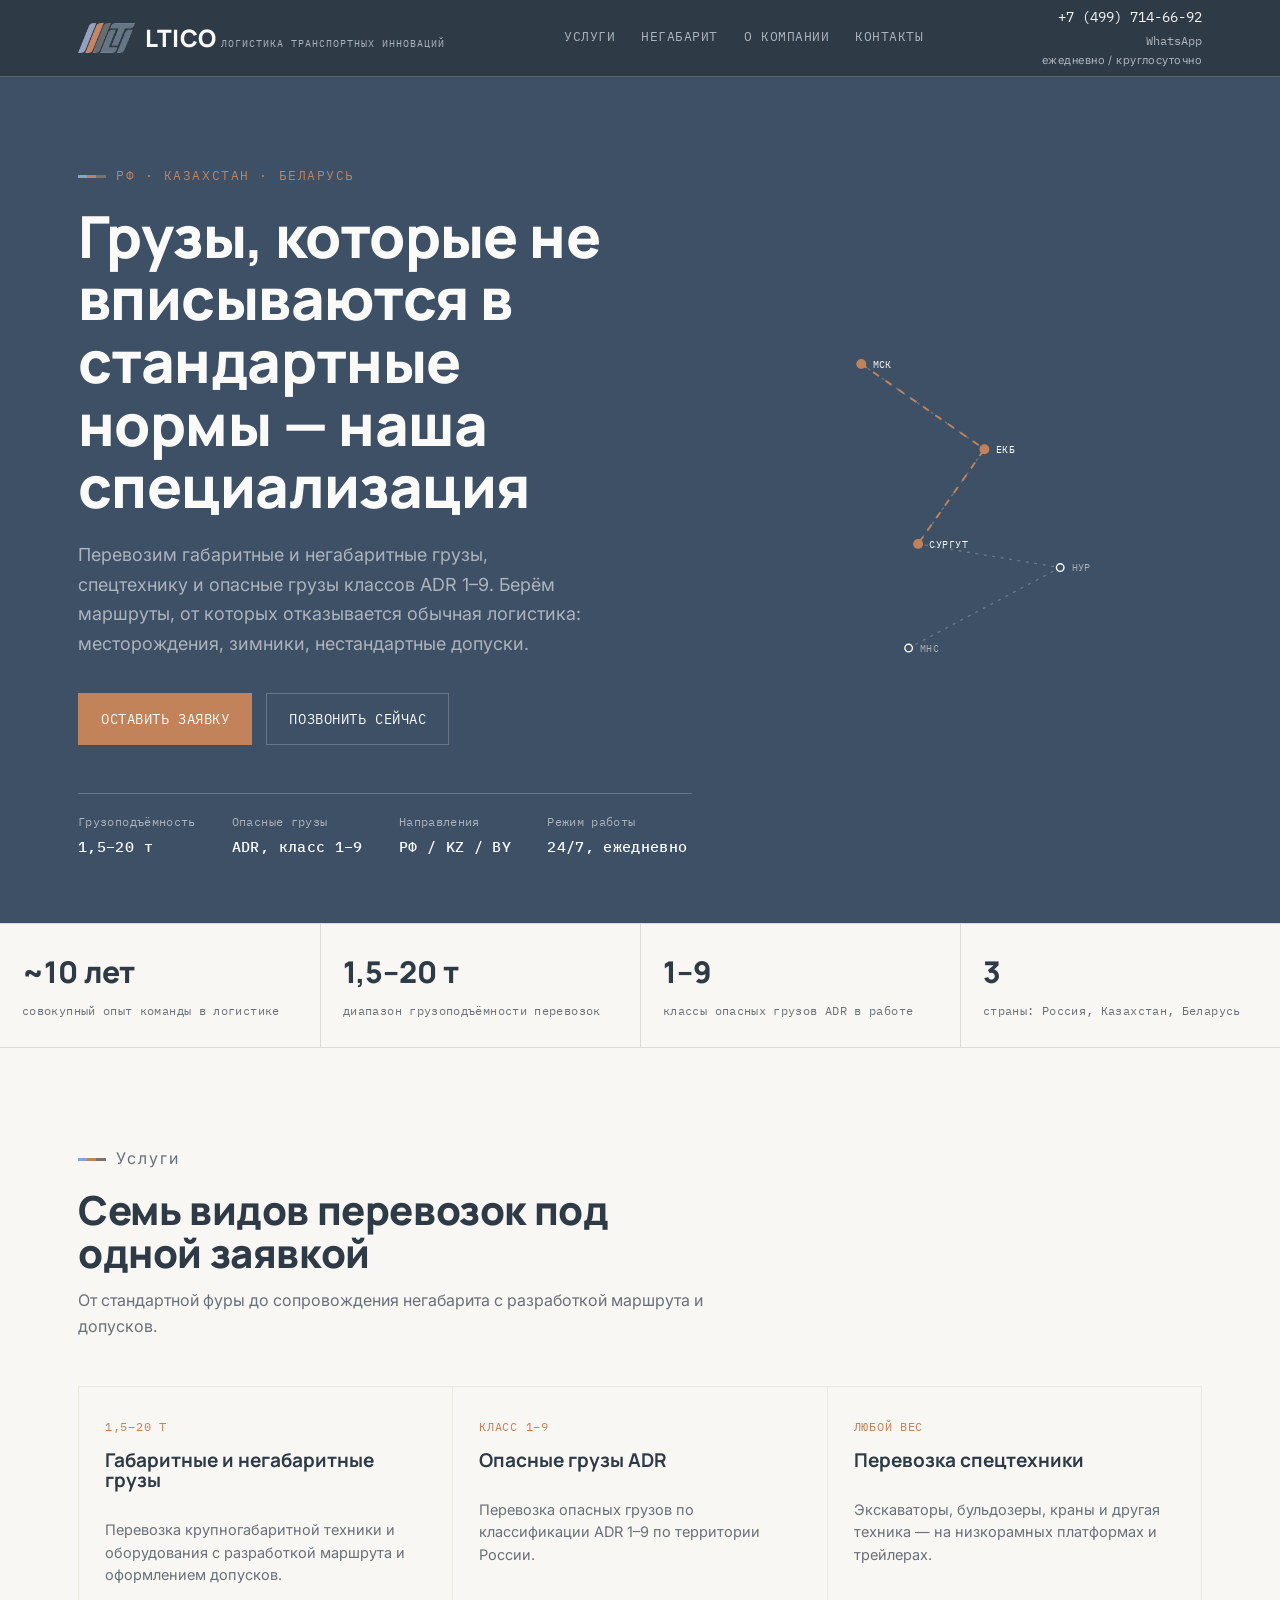
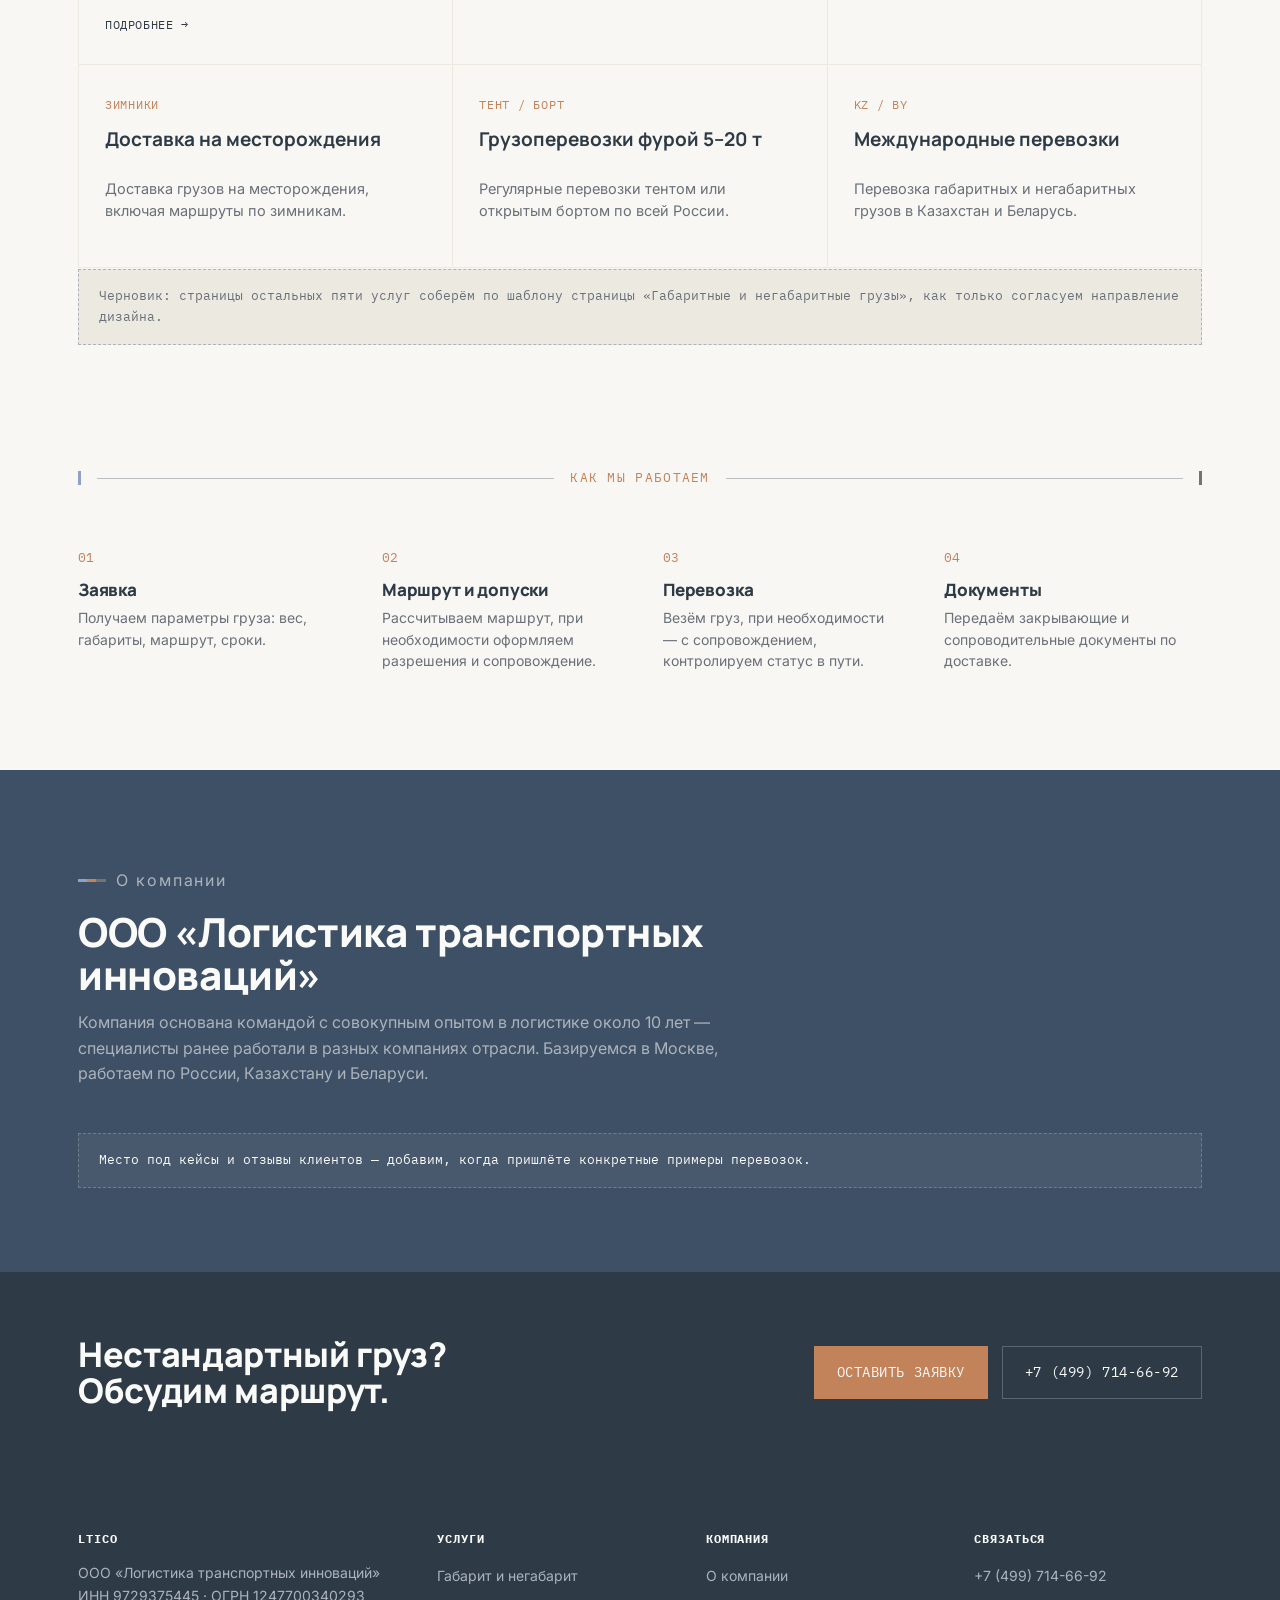
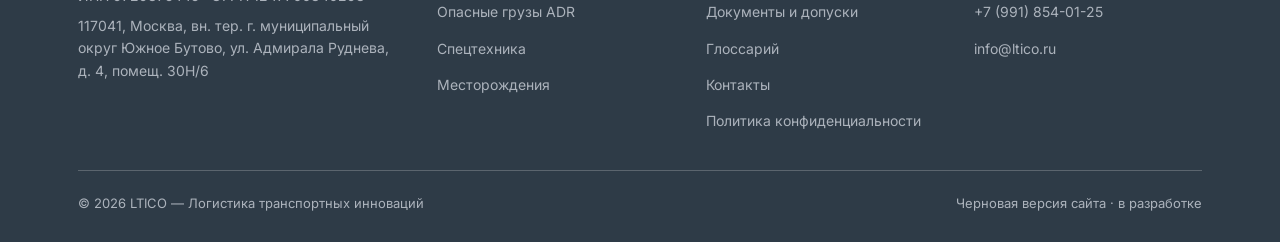
==== index.html @ e74db825 "Initial commit: LTICO static site" ====
<!doctype html>
<html lang="ru">
<head>
<script>document.documentElement.classList.add('js');</script>
<meta charset="UTF-8">
<meta name="viewport" content="width=device-width, initial-scale=1">
<title>LTICO — перевозка негабаритных, опасных грузов и спецтехники по РФ, Казахстану и Беларуси</title>
<meta name="description" content="ООО «Логистика транспортных инноваций» (LTICO): перевозка габаритных и негабаритных грузов, спецтехники, опасных грузов ADR 1–9, доставка на месторождения. РФ, Казахстан, Беларусь.">
<link rel="preconnect" href="https://fonts.googleapis.com">
<link rel="preconnect" href="https://fonts.gstatic.com" crossorigin>
<link href="https://fonts.googleapis.com/css2?family=Manrope:wght@500;700;800&family=Inter:wght@400;500;600&family=IBM+Plex+Mono:wght@400;500&display=swap" rel="stylesheet">
<link rel="stylesheet" href="styles.css">
</head>
<body>

<header class="site-header">
  <div class="container">
    <a class="logo" href="index.html">
      <img class="logo-mark" src="logo.png" alt="LTI" height="30" style="width:auto; display:block;">
      <span>
        <span class="logo-word">LTICO</span>
        <span class="logo-sub">логистика транспортных инноваций</span>
      </span>
    </a>
    <nav class="main-nav" aria-label="Основная навигация">
      <a href="#uslugi">Услуги</a>
      <a href="gabaritnye-gruzy.html">Негабарит</a>
      <a href="#o-kompanii">О компании</a>
      <a href="kontakty.html">Контакты</a>
    </nav>
    <div class="header-contacts">
      <a href="tel:+74997146692">+7 (499) 714-66-92</a>
      <a href="https://wa.me/79918540125" target="_blank" rel="noopener" style="font-size:12px; color:var(--steel-light);">WhatsApp</a>
      <span>ежедневно / круглосуточно</span>
    </div>
  </div>
</header>

<section class="hero">
  <div class="container">
    <div>
      <p class="eyebrow">РФ · Казахстан · Беларусь</p>
      <h1>Грузы, которые не вписываются в стандартные нормы — наша специализация</h1>
      <p class="lead">Перевозим габаритные и негабаритные грузы, спецтехнику и опасные грузы классов ADR 1–9. Берём маршруты, от которых отказывается обычная логистика: месторождения, зимники, нестандартные допуски.</p>
      <div class="hero-cta">
        <a class="btn btn-solid" href="kontakty.html#form">Оставить заявку</a>
        <a class="btn btn-ghost" href="tel:+74997146692">Позвонить сейчас</a>
      </div>
      <div class="hero-meta">
        <div>Грузоподъёмность<strong>1,5–20 т</strong></div>
        <div>Опасные грузы<strong>ADR, класс 1–9</strong></div>
        <div>Направления<strong>РФ / KZ / BY</strong></div>
        <div>Режим работы<strong>24/7, ежедневно</strong></div>
      </div>
    </div>
    <div class="route" aria-hidden="true">
      <svg viewBox="0 0 360 380">
        <path class="route-path" d="M60,40 L190,130 L120,230 L270,255 L110,340"/>
        <path class="route-path-active" d="M60,40 L190,130 L120,230"/>
        <g class="route-node is-active"><circle cx="60" cy="40" r="4.5"/><text x="72" y="44">МСК</text></g>
        <g class="route-node is-active"><circle cx="190" cy="130" r="4.5"/><text x="202" y="134">ЕКБ</text></g>
        <g class="route-node is-active"><circle cx="120" cy="230" r="4.5"/><text x="132" y="234">СУРГУТ</text></g>
        <g class="route-node"><circle cx="270" cy="255" r="4"/><text x="282" y="259">НУР</text></g>
        <g class="route-node"><circle cx="110" cy="340" r="4"/><text x="122" y="344">МНС</text></g>
      </svg>
    </div>
  </div>
</section>

<div class="trust-strip">
  <div class="container" style="display:contents">
    <div class="trust-item reveal"><strong>~10 лет</strong><span>совокупный опыт команды в логистике</span></div>
    <div class="trust-item reveal"><strong>1,5–20 т</strong><span>диапазон грузоподъёмности перевозок</span></div>
    <div class="trust-item reveal"><strong>1–9</strong><span>классы опасных грузов ADR в работе</span></div>
    <div class="trust-item reveal"><strong>3</strong><span>страны: Россия, Казахстан, Беларусь</span></div>
  </div>
</div>

<section id="uslugi">
  <div class="container">
    <div class="section-head reveal">
      <p class="eyebrow">Услуги</p>
      <h2>Семь видов перевозок под одной заявкой</h2>
      <p>От стандартной фуры до сопровождения негабарита с разработкой маршрута и допусков.</p>
    </div>

    <div class="services-grid">
      <a class="service-card reveal" href="gabaritnye-gruzy.html">
        <span class="spec">1,5–20 Т</span>
        <h3>Габаритные и негабаритные грузы</h3>
        <p>Перевозка крупногабаритной техники и оборудования с разработкой маршрута и оформлением допусков.</p>
        <span class="go">Подробнее →</span>
      </a>
      <div class="service-card reveal">
        <span class="spec">КЛАСС 1–9</span>
        <h3>Опасные грузы ADR</h3>
        <p>Перевозка опасных грузов по классификации ADR 1–9 по территории России.</p>
      </div>
      <div class="service-card reveal">
        <span class="spec">ЛЮБОЙ ВЕС</span>
        <h3>Перевозка спецтехники</h3>
        <p>Экскаваторы, бульдозеры, краны и другая техника — на низкорамных платформах и трейлерах.</p>
      </div>
      <div class="service-card reveal">
        <span class="spec">ЗИМНИКИ</span>
        <h3>Доставка на месторождения</h3>
        <p>Доставка грузов на месторождения, включая маршруты по зимникам.</p>
      </div>
      <div class="service-card reveal">
        <span class="spec">ТЕНТ / БОРТ</span>
        <h3>Грузоперевозки фурой 5–20 т</h3>
        <p>Регулярные перевозки тентом или открытым бортом по всей России.</p>
      </div>
      <div class="service-card reveal">
        <span class="spec">KZ / BY</span>
        <h3>Международные перевозки</h3>
        <p>Перевозка габаритных и негабаритных грузов в Казахстан и Беларусь.</p>
      </div>
    </div>
    <p class="note" style="margin-top:1px;">Черновик: страницы остальных пяти услуг соберём по шаблону страницы «Габаритные и негабаритные грузы», как только согласуем направление дизайна.</p>
  </div>
</section>

<div class="container">
  <div class="dim-divider on-light"><span class="tick"></span><span class="line"></span><span class="label">Как мы работаем</span><span class="line"></span><span class="tick"></span></div>
</div>

<section style="padding-top:0;">
  <div class="container">
    <div class="steps">
      <div class="step reveal">
        <span class="num">01</span>
        <h4 style="color:var(--ink-navy)">Заявка</h4>
        <p style="color:var(--steel)">Получаем параметры груза: вес, габариты, маршрут, сроки.</p>
      </div>
      <div class="step reveal">
        <span class="num">02</span>
        <h4 style="color:var(--ink-navy)">Маршрут и допуски</h4>
        <p style="color:var(--steel)">Рассчитываем маршрут, при необходимости оформляем разрешения и сопровождение.</p>
      </div>
      <div class="step reveal">
        <span class="num">03</span>
        <h4 style="color:var(--ink-navy)">Перевозка</h4>
        <p style="color:var(--steel)">Везём груз, при необходимости — с сопровождением, контролируем статус в пути.</p>
      </div>
      <div class="step reveal">
        <span class="num">04</span>
        <h4 style="color:var(--ink-navy)">Документы</h4>
        <p style="color:var(--steel)">Передаём закрывающие и сопроводительные документы по доставке.</p>
      </div>
    </div>
  </div>
</section>

<section id="o-kompanii" class="bg-blueprint">
  <div class="container">
    <div class="section-head reveal">
      <p class="eyebrow">О компании</p>
      <h2>ООО «Логистика транспортных инноваций»</h2>
      <p>Компания основана командой с совокупным опытом в логистике около 10 лет — специалисты ранее работали в разных компаниях отрасли. Базируемся в Москве, работаем по России, Казахстану и Беларуси.</p>
    </div>
    <div class="note reveal" style="color:var(--line-white); border-color: var(--rule-light); background: rgba(247,249,250,0.05);">
      Место под кейсы и отзывы клиентов — добавим, когда пришлёте конкретные примеры перевозок.
    </div>
  </div>
</section>

<div class="cta-band reveal">
  <div class="container">
    <h2>Нестандартный груз? Обсудим маршрут.</h2>
    <div class="hero-cta" style="margin-top:0;">
      <a class="btn btn-solid" href="kontakty.html#form">Оставить заявку</a>
      <a class="btn btn-ghost" href="tel:+74997146692">+7 (499) 714-66-92</a>
    </div>
  </div>
</div>

<footer class="site-footer">
  <div class="container">
    <div class="footer-grid">
      <div>
        <h5>LTICO</h5>
        <p>ООО «Логистика транспортных инноваций»<br>ИНН 9729375445 · ОГРН 1247700340293</p>
        <p>117041, Москва, вн. тер. г. муниципальный округ Южное Бутово, ул. Адмирала Руднева, д. 4, помещ. 30Н/6</p>
      </div>
      <div>
        <h5>Услуги</h5>
        <ul>
          <li><a href="gabaritnye-gruzy.html">Габарит и негабарит</a></li>
          <li><a href="#uslugi">Опасные грузы ADR</a></li>
          <li><a href="#uslugi">Спецтехника</a></li>
          <li><a href="#uslugi">Месторождения</a></li>
        </ul>
      </div>
      <div>
        <h5>Компания</h5>
        <ul>
          <li><a href="#o-kompanii">О компании</a></li>
          <li><a href="dokumenty-i-dopuski.html">Документы и допуски</a></li>
          <li><a href="glossary.html">Глоссарий</a></li>
          <li><a href="kontakty.html">Контакты</a></li>
          <li><a href="privacy.html">Политика конфиденциальности</a></li>
        </ul>
      </div>
      <div>
        <h5>Связаться</h5>
        <ul>
          <li><a href="tel:+74997146692">+7 (499) 714-66-92</a></li>
          <li><a href="tel:+79918540125">+7 (991) 854-01-25</a></li>
          <li><a href="mailto:info@ltico.ru">info@ltico.ru</a></li>
        </ul>
      </div>
    </div>
    <div class="footer-bottom">
      <span>© 2026 LTICO — Логистика транспортных инноваций</span>
      <span>Черновая версия сайта · в разработке</span>
    </div>
  </div>
</footer>


<script>
(function(){
  if(!('IntersectionObserver' in window)){
    document.querySelectorAll('.reveal').forEach(function(el){ el.classList.add('is-visible'); });
    return;
  }
  var io = new IntersectionObserver(function(entries){
    entries.forEach(function(entry){
      if(entry.isIntersecting){
        entry.target.classList.add('is-visible');
        io.unobserve(entry.target);
      }
    });
  }, {threshold:0.15, rootMargin:"0px 0px -60px 0px"});
  document.querySelectorAll('.reveal').forEach(function(el){ io.observe(el); });
})();
</script>
</body>
</html>
---- styles.css ----
/* ==========================================================================
   LTICO — design tokens
   Concept: "путевой лист" / инженерная синька (blueprint).
   Габаритные грузы документируются чертежами с размерными линиями —
   это и есть source material для разделителей и меток на сайте.
   ========================================================================== */

:root{
  /* палитра взята из логотипа LTI: грифельно-синий + три полосы —
     перивинкл, терракота, серый камень */
  --ink-navy:    #2E3B47;   /* грифельно-тёмный — текст, шапка, футер */
  --blueprint:   #3E5066;   /* тёмные секции, чуть светлее основного */
  --blueprint-2: #4A6079;   /* hover/карточки на тёмном фоне */
  --paper:       #F8F7F3;   /* светлый фон секций */
  --paper-2:     #ECE9E1;   /* обводка/фон карточек на светлом */
  --line-white:  #FAFAF8;   /* текст и линии на тёмном фоне */
  --signal:      #C2825A;   /* терракота — основной акцент из логотипа */
  --signal-dark: #A3673F;
  --periwinkle:  #8FA0C9;   /* перивинкл из логотипа — второй акцент */
  --periwinkle-deep: #6F84B3;
  --stone:       #76746E;   /* серая полоса из логотипа */
  --steel:       #69707A;   /* приглушённый текст */
  --steel-light: #ACB3BC;
  --rule:        rgba(46,59,71,0.14);
  --rule-light:  rgba(250,250,248,0.22);

  --font-display: "Manrope", sans-serif;
  --font-body: "Inter", sans-serif;
  --font-mono: "IBM Plex Mono", monospace;

  --container: 1180px;
}

*,*::before,*::after{ box-sizing: border-box; }
html{ scroll-behavior: smooth; }
@media (prefers-reduced-motion: reduce){
  html{ scroll-behavior: auto; }
  *,*::before,*::after{ animation-duration: 0.001ms !important; animation-iteration-count: 1 !important; transition-duration: 0.001ms !important; }
}

body{
  margin:0;
  font-family: var(--font-body);
  color: var(--ink-navy);
  background: var(--paper);
  font-size: 17px;
  line-height: 1.6;
}

img{ max-width:100%; display:block; }
a{ color: inherit; }

h1,h2,h3,h4{
  font-family: var(--font-display);
  font-weight: 800;
  line-height: 1.08;
  margin: 0;
  letter-spacing: -0.01em;
}

.container{
  max-width: var(--container);
  margin: 0 auto;
  padding: 0 28px;
}

.eyebrow{
  font-family: var(--font-mono);
  font-size: 13px;
  letter-spacing: 0.12em;
  text-transform: uppercase;
  color: var(--signal);
  display:flex;
  align-items:center;
  gap:10px;
}
.eyebrow::before{
  content:"";
  width: 28px;
  height: 3px;
  display:inline-block;
  background: linear-gradient(90deg,
    var(--periwinkle) 0 32%,
    var(--signal) 32% 66%,
    var(--stone) 66% 100%);
}

a:focus-visible, button:focus-visible, input:focus-visible, textarea:focus-visible, select:focus-visible{
  outline: 2px solid var(--signal);
  outline-offset: 3px;
  border-radius: 2px;
}

/* ---------- buttons ---------- */
.btn{
  display:inline-flex;
  align-items:center;
  gap:10px;
  font-family: var(--font-mono);
  font-size: 14px;
  letter-spacing: 0.04em;
  text-transform: uppercase;
  text-decoration:none;
  padding: 14px 22px;
  border: 1px solid currentColor;
  cursor:pointer;
  background:none;
  transition: background-color .15s ease, color .15s ease;
}
.btn-solid{
  background: var(--signal);
  color: var(--line-white);
  border-color: var(--signal);
}
.btn-solid:hover{ background: var(--signal-dark); border-color: var(--signal-dark); }
.btn-ghost{
  color: var(--line-white);
  border-color: var(--rule-light);
}
.btn-ghost:hover{ background: rgba(247,249,250,0.08); }
.btn-ghost-dark{
  color: var(--ink-navy);
  border-color: var(--rule);
}
.btn-ghost-dark:hover{ background: rgba(14,31,51,0.06); }

/* ---------- header ---------- */
.site-header{
  position: sticky;
  top: 0;
  z-index: 50;
  background: var(--ink-navy);
  color: var(--line-white);
  border-bottom: 1px solid var(--rule-light);
}
.site-header .container{
  display:flex;
  align-items:center;
  justify-content: space-between;
  height: 76px;
}
.logo{
  display:flex;
  align-items:center;
  gap:10px;
  text-decoration:none;
  color: var(--line-white);
}
.logo-mark{ flex-shrink:0; }
.logo-word{
  font-family: var(--font-display);
  font-size: 24px;
  font-weight: 800;
  letter-spacing: 0.02em;
}
.logo-sub{
  font-family: var(--font-mono);
  font-size: 10px;
  letter-spacing: 0.1em;
  color: var(--steel-light);
  text-transform: uppercase;
  margin-top: 2px;
}

.main-nav{ display:flex; gap: 26px; }
.main-nav a{
  font-family: var(--font-mono);
  font-size: 13px;
  letter-spacing: 0.04em;
  text-transform: uppercase;
  text-decoration:none;
  color: var(--steel-light);
  padding: 6px 0;
  border-bottom: 1px solid transparent;
  transition: color .15s ease, border-color .15s ease;
}
.main-nav a:hover, .main-nav a[aria-current="page"]{
  color: var(--line-white);
  border-color: var(--signal);
}

.header-contacts{
  display:flex;
  flex-direction:column;
  align-items:flex-end;
  gap: 2px;
}
.header-contacts a{
  font-family: var(--font-mono);
  font-size: 14px;
  text-decoration:none;
  color: var(--line-white);
}
.header-contacts span{
  font-size: 11px;
  color: var(--steel-light);
  letter-spacing: .04em;
}
.nav-toggle{ display:none; }

/* ---------- hero ---------- */
.hero{
  background: var(--blueprint);
  color: var(--line-white);
  padding: 76px 0 64px;
  position:relative;
  overflow:hidden;
}
.hero .container{
  position:relative;
  z-index:2;
  display:grid;
  grid-template-columns: 1.15fr 0.85fr;
  gap: 56px;
  align-items:center;
}
.hero h1{
  font-size: clamp(34px, 4.6vw, 58px);
  margin-top: 18px;
  max-width: 14ch;
}
.hero p.lead{
  font-family: var(--font-body);
  text-transform:none;
  font-size: 18px;
  color: var(--steel-light);
  max-width: 46ch;
  margin-top: 22px;
  line-height: 1.65;
}
.hero-cta{ display:flex; gap:14px; margin-top: 34px; flex-wrap:wrap; }

.hero-meta{
  border-top: 1px solid var(--rule-light);
  margin-top: 48px;
  padding-top: 18px;
  display:flex;
  gap: 36px;
  flex-wrap:wrap;
}
.hero-meta div{ font-family: var(--font-mono); font-size: 12px; color: var(--steel-light); letter-spacing:.03em; }
.hero-meta strong{ display:block; color: var(--line-white); font-size: 15px; font-weight:500; margin-top:4px; }

/* route-line device */
.route{
  position:relative;
  height: 360px;
}
.route svg{ width:100%; height:100%; }
.route-path{
  fill:none;
  stroke: var(--rule-light);
  stroke-width: 1.5;
  stroke-dasharray: 2 7;
  stroke-linecap: round;
}
.route-path-active{
  fill:none;
  stroke: var(--signal);
  stroke-width: 2;
  stroke-dasharray: 6 10;
  stroke-linecap: round;
  animation: dash 14s linear infinite;
}
@keyframes dash{ to{ stroke-dashoffset: -160; } }
.route-node circle{ fill: var(--blueprint); stroke: var(--line-white); stroke-width: 1.5; }
.route-node.is-active circle{ fill: var(--signal); stroke: var(--signal); }
.route-node text{
  font-family: var(--font-mono);
  font-size: 11px;
  fill: var(--steel-light);
  letter-spacing: .04em;
}
.route-node.is-active text{ fill: var(--line-white); }

/* ---------- dimension divider (signature element) ---------- */
.dim-divider{
  display:flex;
  align-items:center;
  gap: 16px;
  margin: 0;
  padding: 26px 0;
}
.dim-divider .tick{ flex:0 0 auto; width: 3px; height: 14px; background: var(--periwinkle); }
.dim-divider .tick:last-of-type{ background: var(--stone); }
.dim-divider .line{ flex:1 1 auto; height:1px; background: currentColor; opacity:.3; }
.dim-divider .label{
  font-family: var(--font-mono);
  font-size: 13px;
  letter-spacing: .1em;
  text-transform: uppercase;
  white-space: nowrap;
  color: var(--signal);
}
.dim-divider.on-dark{ color: var(--line-white); }
.dim-divider.on-light{ color: var(--ink-navy); }

/* ---------- sections ---------- */
section{ padding: 84px 0; }
.section-head{ max-width: 640px; margin-bottom: 46px; }
.section-head h2{ font-size: clamp(28px, 3.4vw, 40px); margin-top: 16px; }
.section-head p{ font-family: var(--font-body); text-transform:none; color: var(--steel); margin-top:14px; font-size:16px; }

.bg-blueprint{ background: var(--blueprint); color: var(--line-white); }
.bg-blueprint .section-head p{ color: var(--steel-light); }
.bg-ink{ background: var(--ink-navy); color: var(--line-white); }

/* services grid */
.services-grid{
  display:grid;
  grid-template-columns: repeat(3, 1fr);
  gap: 1px;
  background: var(--paper-2);
  border: 1px solid var(--paper-2);
}
.service-card{
  background: var(--paper);
  padding: 30px 26px;
  display:flex;
  flex-direction:column;
  gap: 14px;
  text-decoration:none;
  color: var(--ink-navy);
  transition: background-color .15s ease;
}
.service-card:hover{ background: #fff; }
.service-card .spec{
  font-family: var(--font-mono);
  font-size: 12px;
  color: var(--signal);
  letter-spacing: .06em;
}
.service-card h3{
  font-size: 19px;
  text-transform:none;
  letter-spacing:0;
  font-weight:700;
}
.service-card p{
  font-family: var(--font-body);
  text-transform:none;
  font-size: 14.5px;
  color: var(--steel);
  line-height:1.55;
  flex-grow:1;
}
.service-card .go{
  font-family: var(--font-mono);
  font-size: 12px;
  letter-spacing:.05em;
  text-transform:uppercase;
  color: var(--ink-navy);
  display:flex; align-items:center; gap:6px;
}

/* process / waybill steps */
.steps{
  display:grid;
  grid-template-columns: repeat(4, 1fr);
  gap: 0;
  border-top: 1px solid var(--rule-light);
}
.step{
  padding: 28px 22px 0;
  border-left: 1px solid var(--rule-light);
}
.step:first-child{ border-left:none; padding-left:0; }
.step .num{
  font-family: var(--font-mono);
  font-size: 13px;
  color: var(--signal);
}
.step h4{
  text-transform:none;
  font-size:17px;
  margin-top:10px;
}
.step p{
  font-family: var(--font-body);
  text-transform:none;
  font-size: 14px;
  color: var(--steel-light);
  margin-top:8px;
  line-height:1.55;
}

/* trust strip */
.trust-strip{
  display:grid;
  grid-template-columns: repeat(4, 1fr);
  border-top: 1px solid var(--rule);
  border-bottom: 1px solid var(--rule);
}
.trust-item{
  padding: 24px 22px;
  border-left: 1px solid var(--rule);
}
.trust-item:first-child{ border-left:none; }
.trust-item strong{
  display:block;
  font-family: var(--font-display);
  font-size: 30px;
  font-weight: 800;
}
.trust-item span{
  font-family: var(--font-mono);
  font-size: 12px;
  color: var(--steel);
  letter-spacing:.03em;
}

/* note / placeholder block */
.note{
  border: 1px dashed var(--steel-light);
  padding: 16px 20px;
  font-family: var(--font-mono);
  font-size: 13px;
  color: var(--steel);
  background: var(--paper-2);
  line-height: 1.6;
}

/* CTA band */
.cta-band{
  background: var(--ink-navy);
  color: var(--line-white);
  padding: 64px 0;
}
.cta-band .container{
  display:flex;
  align-items:center;
  justify-content: space-between;
  gap: 24px;
  flex-wrap:wrap;
}
.cta-band h2{ font-size: clamp(24px,3vw,34px); max-width: 18ch; }

/* ---------- footer ---------- */
.site-footer{
  background: var(--ink-navy);
  color: var(--steel-light);
  padding: 56px 0 28px;
}
.footer-grid{
  display:grid;
  grid-template-columns: 1.4fr 1fr 1fr 1fr;
  gap: 40px;
  padding-bottom: 36px;
  border-bottom: 1px solid var(--rule-light);
}
.footer-grid h5{
  font-family: var(--font-mono);
  font-size: 12px;
  letter-spacing:.08em;
  text-transform: uppercase;
  color: var(--line-white);
  margin: 0 0 14px;
}
.footer-grid ul{ list-style:none; margin:0; padding:0; display:flex; flex-direction:column; gap:9px; }
.footer-grid a{ text-decoration:none; font-size:14px; color: var(--steel-light); }
.footer-grid a:hover{ color: var(--line-white); }
.footer-grid p{ font-size:14px; line-height:1.6; margin:0 0 8px; }
.footer-bottom{
  display:flex; justify-content:space-between; align-items:center;
  padding-top: 22px; font-size: 13px; flex-wrap:wrap; gap:10px;
}

/* ---------- forms ---------- */
.form-grid{ display:grid; grid-template-columns: 1fr 1fr; gap: 18px 20px; }
.field{ display:flex; flex-direction:column; gap:8px; }
.field.full{ grid-column: 1 / -1; }
.field label{
  font-family: var(--font-mono);
  font-size: 12px;
  letter-spacing:.04em;
  text-transform:uppercase;
  color: var(--steel-light);
}
.field input, .field textarea, .field select{
  font-family: var(--font-body);
  font-size: 15px;
  padding: 13px 14px;
  background: rgba(247,249,250,0.06);
  border: 1px solid var(--rule-light);
  color: var(--line-white);
  border-radius: 0;
}
.field input::placeholder, .field textarea::placeholder{ color: var(--steel-light); }
.field-consent{ font-size: 12px; color: var(--steel-light); font-family: var(--font-body); }
.field-consent a{ color: var(--line-white); }

/* ---------- page header (inner pages) ---------- */
.page-head{
  background: var(--blueprint);
  color: var(--line-white);
  padding: 54px 0 46px;
}
.breadcrumb{
  font-family: var(--font-mono);
  font-size: 12px;
  color: var(--steel-light);
  text-decoration:none;
}
.breadcrumb a{ color: var(--steel-light); text-decoration:none; }
.breadcrumb a:hover{ color: var(--line-white); }
.page-head h1{ font-size: clamp(30px,4vw,46px); margin-top: 16px; max-width: 22ch; }
.page-head p.lead{ font-family: var(--font-body); text-transform:none; color: var(--steel-light); max-width: 56ch; margin-top:16px; font-size:17px; }

.two-col{ display:grid; grid-template-columns: 1.3fr 0.9fr; gap: 56px; }
.spec-table{ width:100%; border-collapse:collapse; font-family: var(--font-mono); font-size:14px; }
.spec-table tr{ border-bottom: 1px solid var(--rule); }
.spec-table td{ padding: 13px 4px; }
.spec-table td:first-child{ color: var(--steel); width: 46%; }
.spec-table td:last-child{ font-weight:600; }

.content-block h2{ font-size: 24px; margin-top: 40px; margin-bottom: 14px; }
.content-block h2:first-child{ margin-top:0; }
.content-block p{ font-family: var(--font-body); text-transform:none; font-size:16px; color: var(--ink-navy); line-height:1.7; margin: 0 0 14px; }
.content-block ul{ font-family: var(--font-body); padding-left: 20px; color: var(--ink-navy); line-height:1.8; }

.sidebar-card{
  background: var(--ink-navy);
  color: var(--line-white);
  padding: 28px 26px;
  position: sticky;
  top: 96px;
}
.sidebar-card h3{ font-size:18px; text-transform:none; margin-bottom:14px; }
.sidebar-card .btn{ width:100%; justify-content:center; margin-top:18px; }
.sidebar-card .phones a{ display:block; font-family: var(--font-mono); font-size:16px; text-decoration:none; margin-top:8px; }

/* ---------- FAQ ---------- */
.faq-list{ border-top: 1px solid var(--rule); }
.faq-item{ border-bottom: 1px solid var(--rule); }
.faq-item summary{
  cursor:pointer;
  list-style:none;
  padding: 20px 4px;
  font-family: var(--font-body);
  font-weight:600;
  font-size:16px;
  display:flex;
  align-items:center;
  justify-content:space-between;
  gap:16px;
}
.faq-item summary::-webkit-details-marker{ display:none; }
.faq-item summary::after{
  content:"+";
  font-family: var(--font-mono);
  font-size:20px;
  color: var(--signal);
  flex-shrink:0;
  transition: transform .15s ease;
}
.faq-item[open] summary::after{ transform: rotate(45deg); }
.faq-item p{
  font-family: var(--font-body);
  font-size:15px;
  color: var(--steel);
  line-height:1.65;
  margin: 0 0 20px;
  padding: 0 4px;
  max-width: 62ch;
}

/* ---------- case / example log ---------- */
.case-list{ display:flex; flex-direction:column; }
.case-item{
  display:grid;
  grid-template-columns: 1fr 1fr 1.4fr;
  gap: 18px;
  padding: 22px 4px;
  border-bottom: 1px solid var(--rule);
  align-items:baseline;
}
.case-item .route{ font-family: var(--font-mono); font-size:14px; color:var(--ink-navy); height:auto; }
.case-item .cargo{ font-family: var(--font-body); font-weight:600; font-size:15px; }
.case-item .detail{ font-family: var(--font-body); font-size:14px; color: var(--steel); }
.case-item.is-placeholder{ color: var(--steel-light); font-style: italic; }

/* ---------- whatsapp link ---------- */
.btn-whatsapp{
  display:inline-flex; align-items:center; gap:8px;
  font-family: var(--font-mono); font-size:13px; letter-spacing:.04em; text-transform:uppercase;
  color: var(--line-white); text-decoration:none;
  padding: 12px 18px; border:1px solid var(--rule-light);
}
.btn-whatsapp:hover{ background: rgba(247,249,250,0.08); }

/* ---------- scroll reveal (progressive enhancement: only active if html.js) ---------- */
html.js .reveal{
  opacity: 0;
  transform: translateY(18px);
  transition: opacity .7s cubic-bezier(.2,.65,.3,1), transform .7s cubic-bezier(.2,.65,.3,1);
}
html.js .reveal.is-visible{ opacity: 1; transform: none; }

.services-grid > .reveal:nth-child(2),.steps > .reveal:nth-child(2),.trust-item.reveal:nth-child(2){ transition-delay:.08s; }
.services-grid > .reveal:nth-child(3),.steps > .reveal:nth-child(3),.trust-item.reveal:nth-child(3){ transition-delay:.16s; }
.services-grid > .reveal:nth-child(4),.steps > .reveal:nth-child(4),.trust-item.reveal:nth-child(4){ transition-delay:.24s; }
.services-grid > .reveal:nth-child(5){ transition-delay:.32s; }
.services-grid > .reveal:nth-child(6){ transition-delay:.4s; }

@media (prefers-reduced-motion: reduce){
  html.js .reveal{ transition-delay: 0ms !important; }
}

/* ---------- page-head with side diagram (per-page hero device) ---------- */
.page-head .head-grid{
  display:grid;
  grid-template-columns: 1.15fr 0.85fr;
  gap: 56px;
  align-items:center;
}
.dim-diagram{ height: 300px; }
.dim-diagram svg{ width:100%; height:100%; }
.dim-diagram .dim-line{ stroke: var(--periwinkle); stroke-width:1.2; }
.dim-diagram .dim-tick{ stroke: var(--periwinkle); stroke-width:1.2; }
.dim-diagram .dim-label{ font-family: var(--font-mono); font-size:12px; fill: var(--line-white); }
.dim-diagram .dim-label-accent{ font-family: var(--font-mono); font-size:12px; fill: var(--signal); }
.dim-diagram .dim-cargo{ fill: var(--blueprint-2); stroke: var(--signal); stroke-width:1.4; }
.dim-diagram .dim-base{ fill: none; stroke: var(--rule-light); stroke-width:1.2; }

/* ---------- glossary ---------- */
.glossary-group{ margin-bottom: 50px; }
.glossary-group:last-child{ margin-bottom:0; }
.glossary-group h2{ font-size: 20px; margin-bottom: 6px; }
.glossary-group .group-note{ font-family: var(--font-body); color: var(--steel); font-size:14.5px; margin-bottom: 18px; }
.glossary-term{
  border-top: 1px solid var(--rule);
  padding: 20px 0;
  display:grid;
  grid-template-columns: 230px 1fr;
  gap: 24px;
}
.glossary-term dt{
  font-family: var(--font-mono);
  font-weight: 600;
  font-size: 14px;
  letter-spacing: .02em;
  color: var(--ink-navy);
}
.glossary-term dd{
  margin:0;
  font-family: var(--font-body);
  font-size: 15.5px;
  color: var(--steel);
  line-height: 1.7;
}

@media (max-width: 980px){
  .main-nav{ display:none; }
  .header-contacts{ display:none; }
  .hero .container{ grid-template-columns: 1fr; }
  .route{ height: 220px; order:-1; }
  .page-head .head-grid{ grid-template-columns: 1fr; }
  .dim-diagram{ height: 200px; order:-1; }
  .glossary-term{ grid-template-columns: 1fr; gap:6px; }
  .services-grid{ grid-template-columns: 1fr 1fr; }
  .steps{ grid-template-columns: 1fr 1fr; }
  .step{ border-left:none; border-top: 1px solid var(--rule-light); padding-top:24px; padding-left:0; }
  .trust-strip{ grid-template-columns: 1fr 1fr; }
  .trust-item{ border-left:none; border-top:1px solid var(--rule); }
  .footer-grid{ grid-template-columns: 1fr 1fr; }
  .two-col{ grid-template-columns: 1fr; }
  .sidebar-card{ position:static; }
  .form-grid{ grid-template-columns: 1fr; }
}
@media (max-width: 600px){
  .services-grid{ grid-template-columns: 1fr; }
  .steps{ grid-template-columns: 1fr; }
  .trust-strip{ grid-template-columns: 1fr; }
  .footer-grid{ grid-template-columns: 1fr; gap:28px; }
  section{ padding: 56px 0; }
  .hero{ padding: 52px 0 44px; }
}
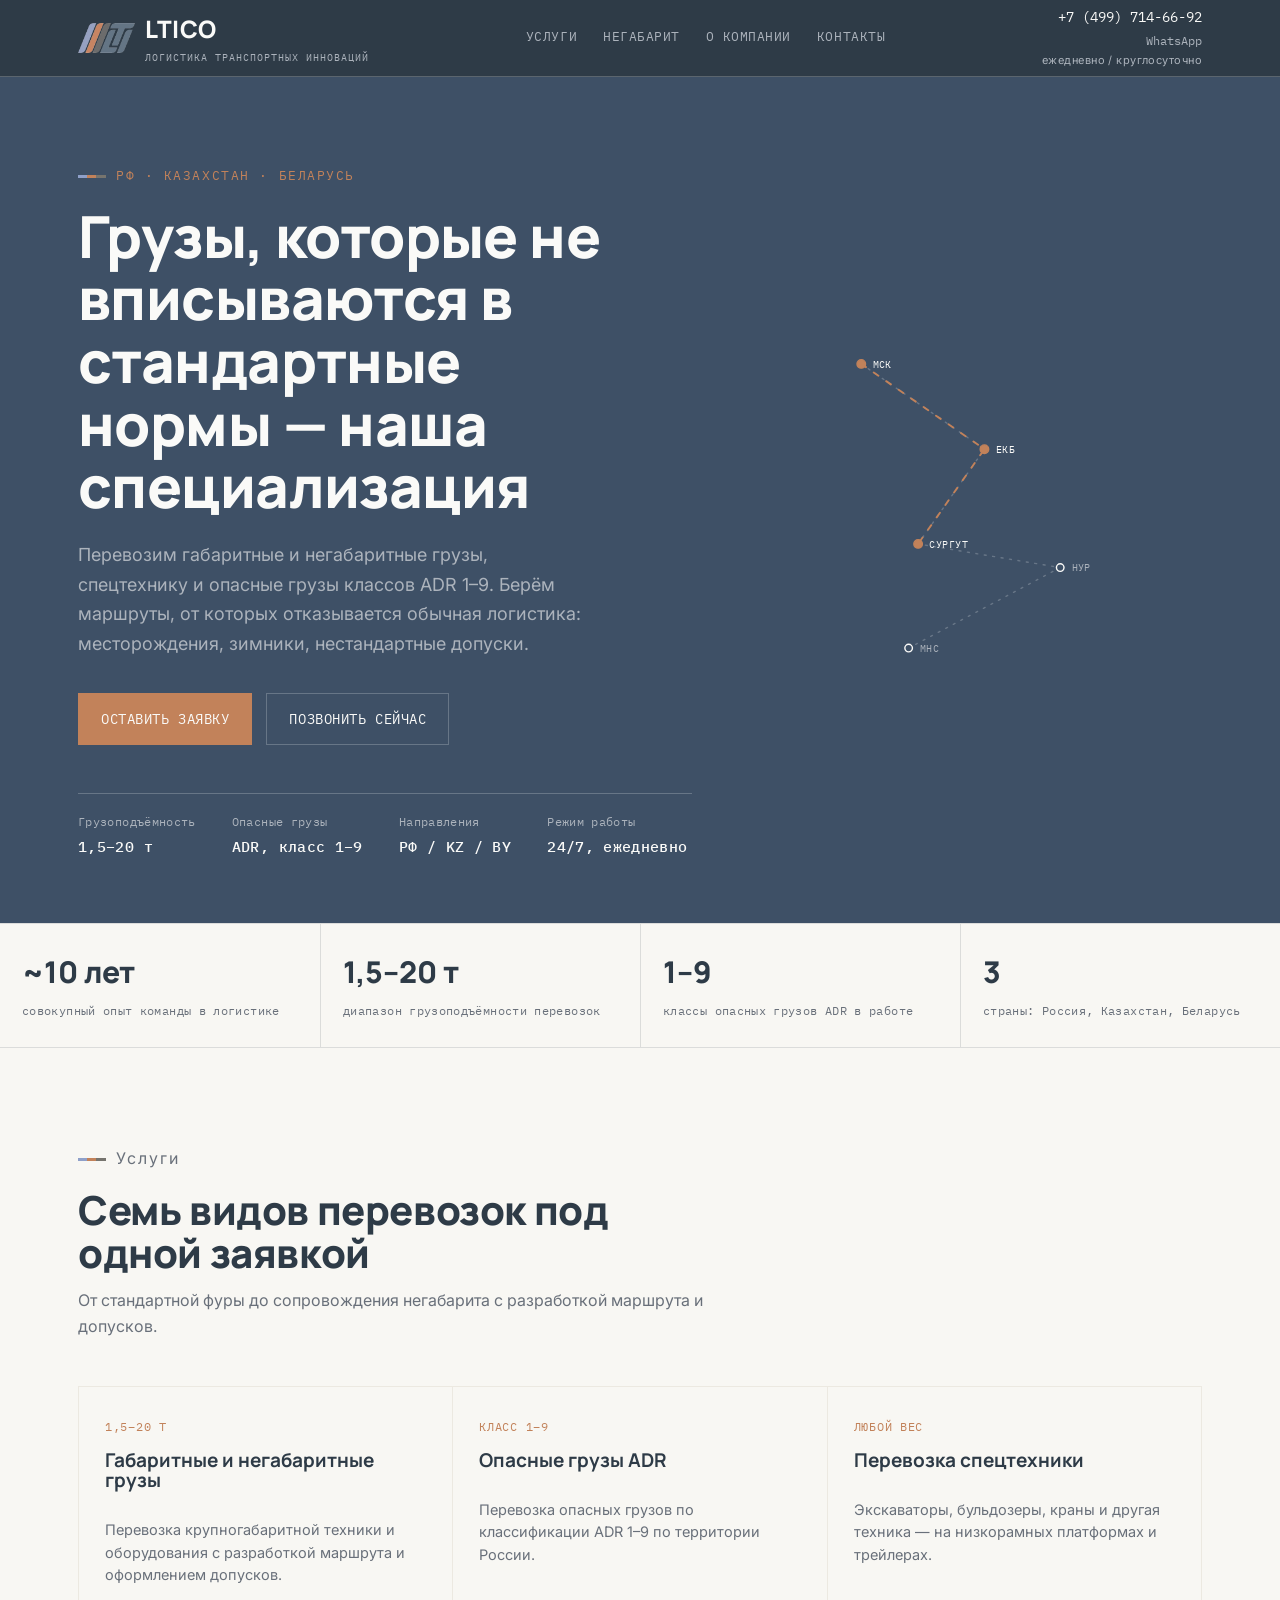
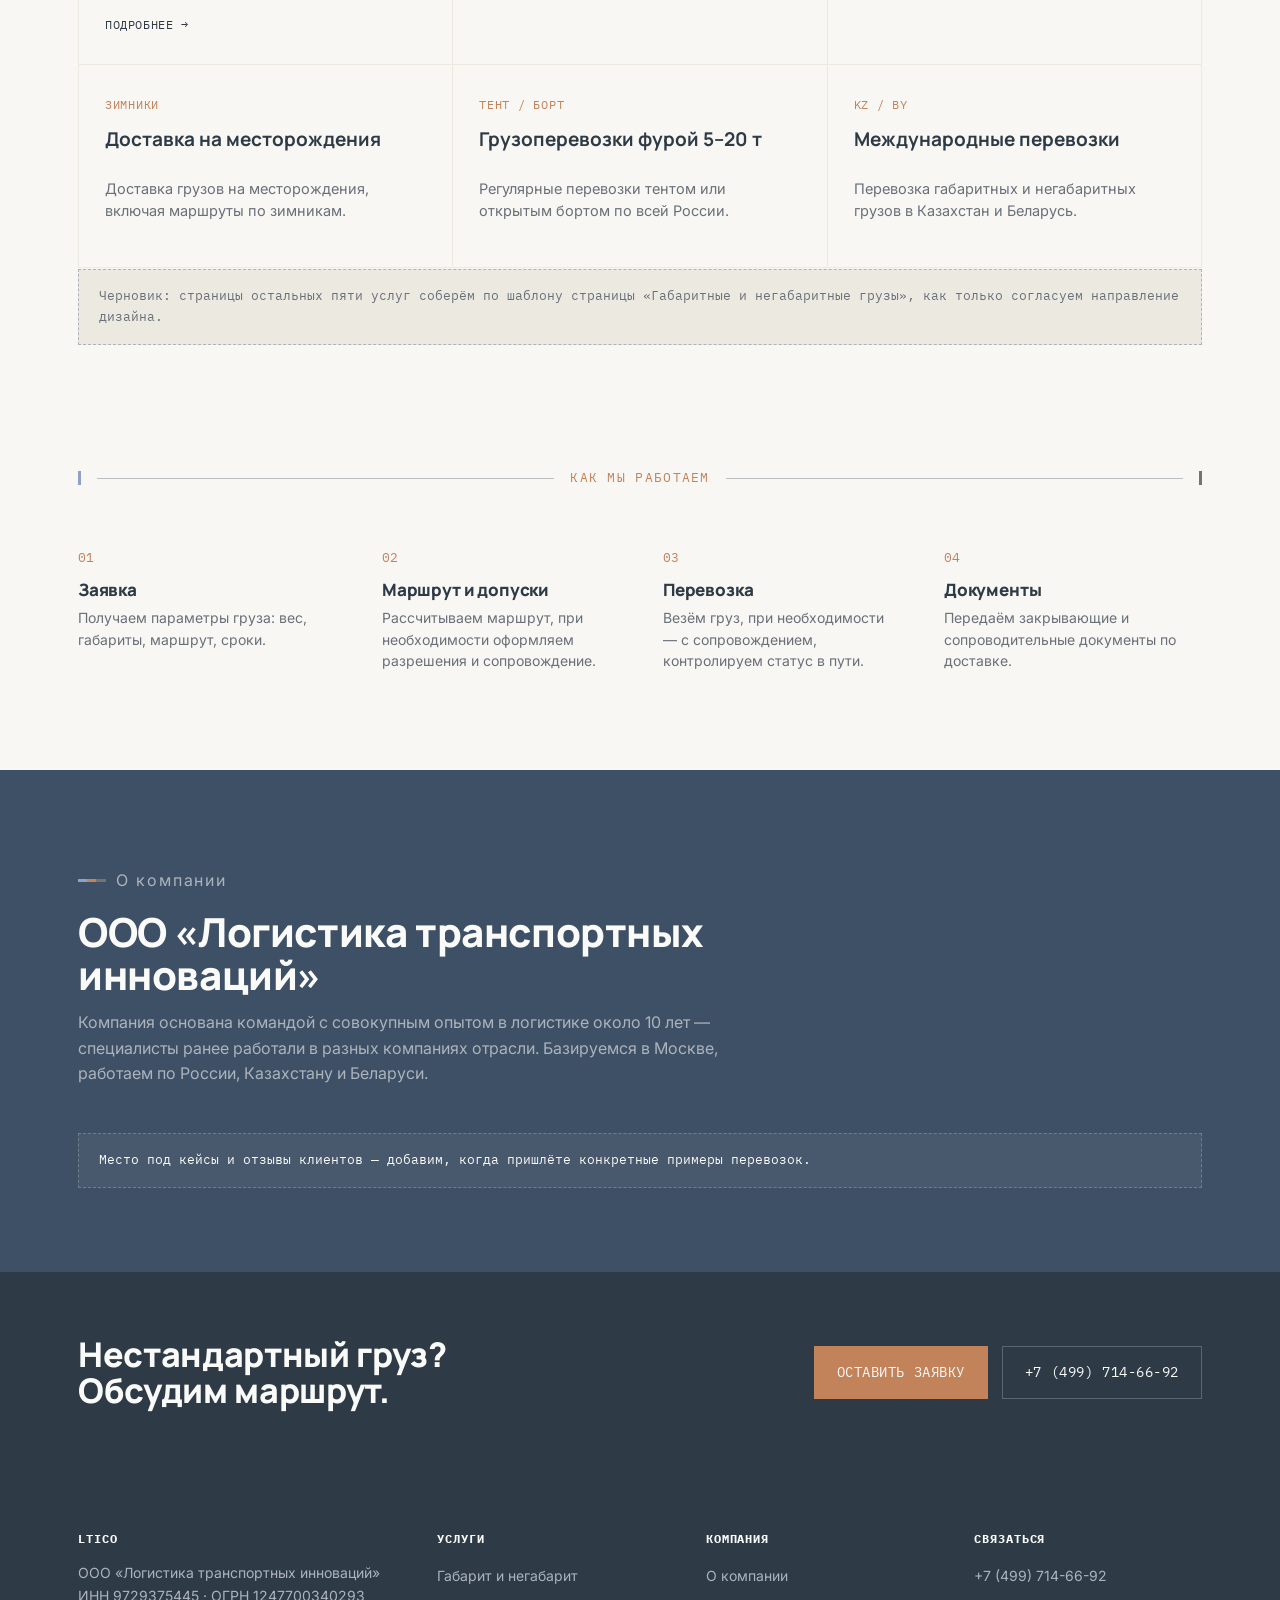
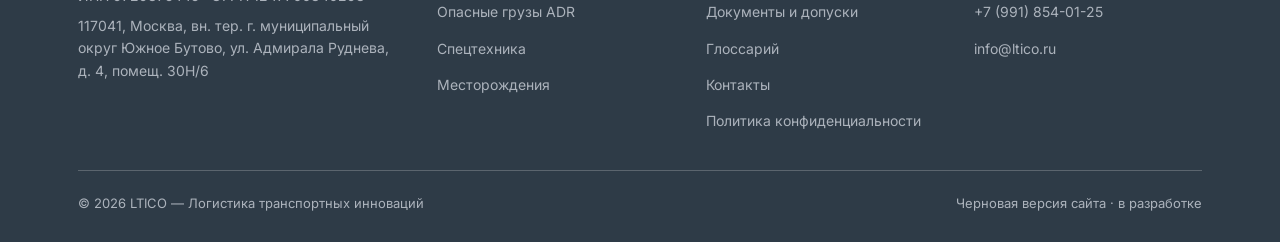
==== commit 4524d50f: "Add mobile burger menu for navigation Меню было полностью скрыто на ширинах <=980px без замены. Доба" ====
--- a/index.html
+++ b/index.html
@@ -22,7 +22,12 @@
         <span class="logo-sub">логистика транспортных инноваций</span>
       </span>
     </a>
-    <nav class="main-nav" aria-label="Основная навигация">
+    <button class="nav-toggle" type="button" aria-expanded="false" aria-controls="main-nav" aria-label="Открыть меню">
+      <span class="nav-toggle-bar"></span>
+      <span class="nav-toggle-bar"></span>
+      <span class="nav-toggle-bar"></span>
+    </button>
+    <nav class="main-nav" id="main-nav" aria-label="Основная навигация">
       <a href="#uslugi">Услуги</a>
       <a href="gabaritnye-gruzy.html">Негабарит</a>
       <a href="#o-kompanii">О компании</a>
@@ -235,6 +240,24 @@
   }, {threshold:0.15, rootMargin:"0px 0px -60px 0px"});
   document.querySelectorAll('.reveal').forEach(function(el){ io.observe(el); });
 })();
+
+(function(){
+  var toggle = document.querySelector('.nav-toggle');
+  var nav = document.getElementById('main-nav');
+  if(!toggle || !nav) return;
+  toggle.addEventListener('click', function(){
+    var isOpen = nav.classList.toggle('is-open');
+    toggle.setAttribute('aria-expanded', isOpen ? 'true' : 'false');
+    toggle.setAttribute('aria-label', isOpen ? 'Закрыть меню' : 'Открыть меню');
+  });
+  nav.querySelectorAll('a').forEach(function(link){
+    link.addEventListener('click', function(){
+      nav.classList.remove('is-open');
+      toggle.setAttribute('aria-expanded', 'false');
+      toggle.setAttribute('aria-label', 'Открыть меню');
+    });
+  });
+})();
 </script>
 </body>
 </html>
--- a/styles.css
+++ b/styles.css
@@ -154,6 +154,7 @@
   letter-spacing: 0.02em;
 }
 .logo-sub{
+  display: block;
   font-family: var(--font-mono);
   font-size: 10px;
   letter-spacing: 0.1em;
@@ -196,7 +197,30 @@
   color: var(--steel-light);
   letter-spacing: .04em;
 }
-.nav-toggle{ display:none; }
+.nav-toggle{
+  display:none;
+  flex-direction:column;
+  justify-content:center;
+  align-items:center;
+  gap:5px;
+  width:36px;
+  height:36px;
+  padding:0;
+  border:none;
+  background:none;
+  cursor:pointer;
+  flex-shrink:0;
+}
+.nav-toggle-bar{
+  display:block;
+  width:22px;
+  height:2px;
+  background: var(--line-white);
+  transition: transform .2s ease, opacity .2s ease;
+}
+.nav-toggle[aria-expanded="true"] .nav-toggle-bar:nth-child(1){ transform: translateY(7px) rotate(45deg); }
+.nav-toggle[aria-expanded="true"] .nav-toggle-bar:nth-child(2){ opacity:0; }
+.nav-toggle[aria-expanded="true"] .nav-toggle-bar:nth-child(3){ transform: translateY(-7px) rotate(-45deg); }
 
 /* ---------- hero ---------- */
 .hero{
@@ -650,7 +674,30 @@
 }
 
 @media (max-width: 980px){
-  .main-nav{ display:none; }
+  /* без JS бургер не показываем и не сворачиваем меню — оно остаётся
+     обычным видимым списком ссылок, чтобы навигация не терялась */
+  .main-nav{ flex-wrap:wrap; gap:8px 20px; }
+  html.js .nav-toggle{ display:flex; }
+  html.js .main-nav{
+    display:flex;
+    flex-direction:column;
+    flex-wrap:nowrap;
+    gap:0;
+    position:absolute;
+    top:100%;
+    left:0;
+    right:0;
+    background: var(--ink-navy);
+    border-bottom:1px solid var(--rule-light);
+    max-height:0;
+    overflow:hidden;
+    transition: max-height .25s ease;
+  }
+  html.js .main-nav.is-open{ max-height:320px; }
+  html.js .main-nav a{
+    padding:16px 28px;
+    border-bottom:1px solid var(--rule-light);
+  }
   .header-contacts{ display:none; }
   .hero .container{ grid-template-columns: 1fr; }
   .route{ height: 220px; order:-1; }
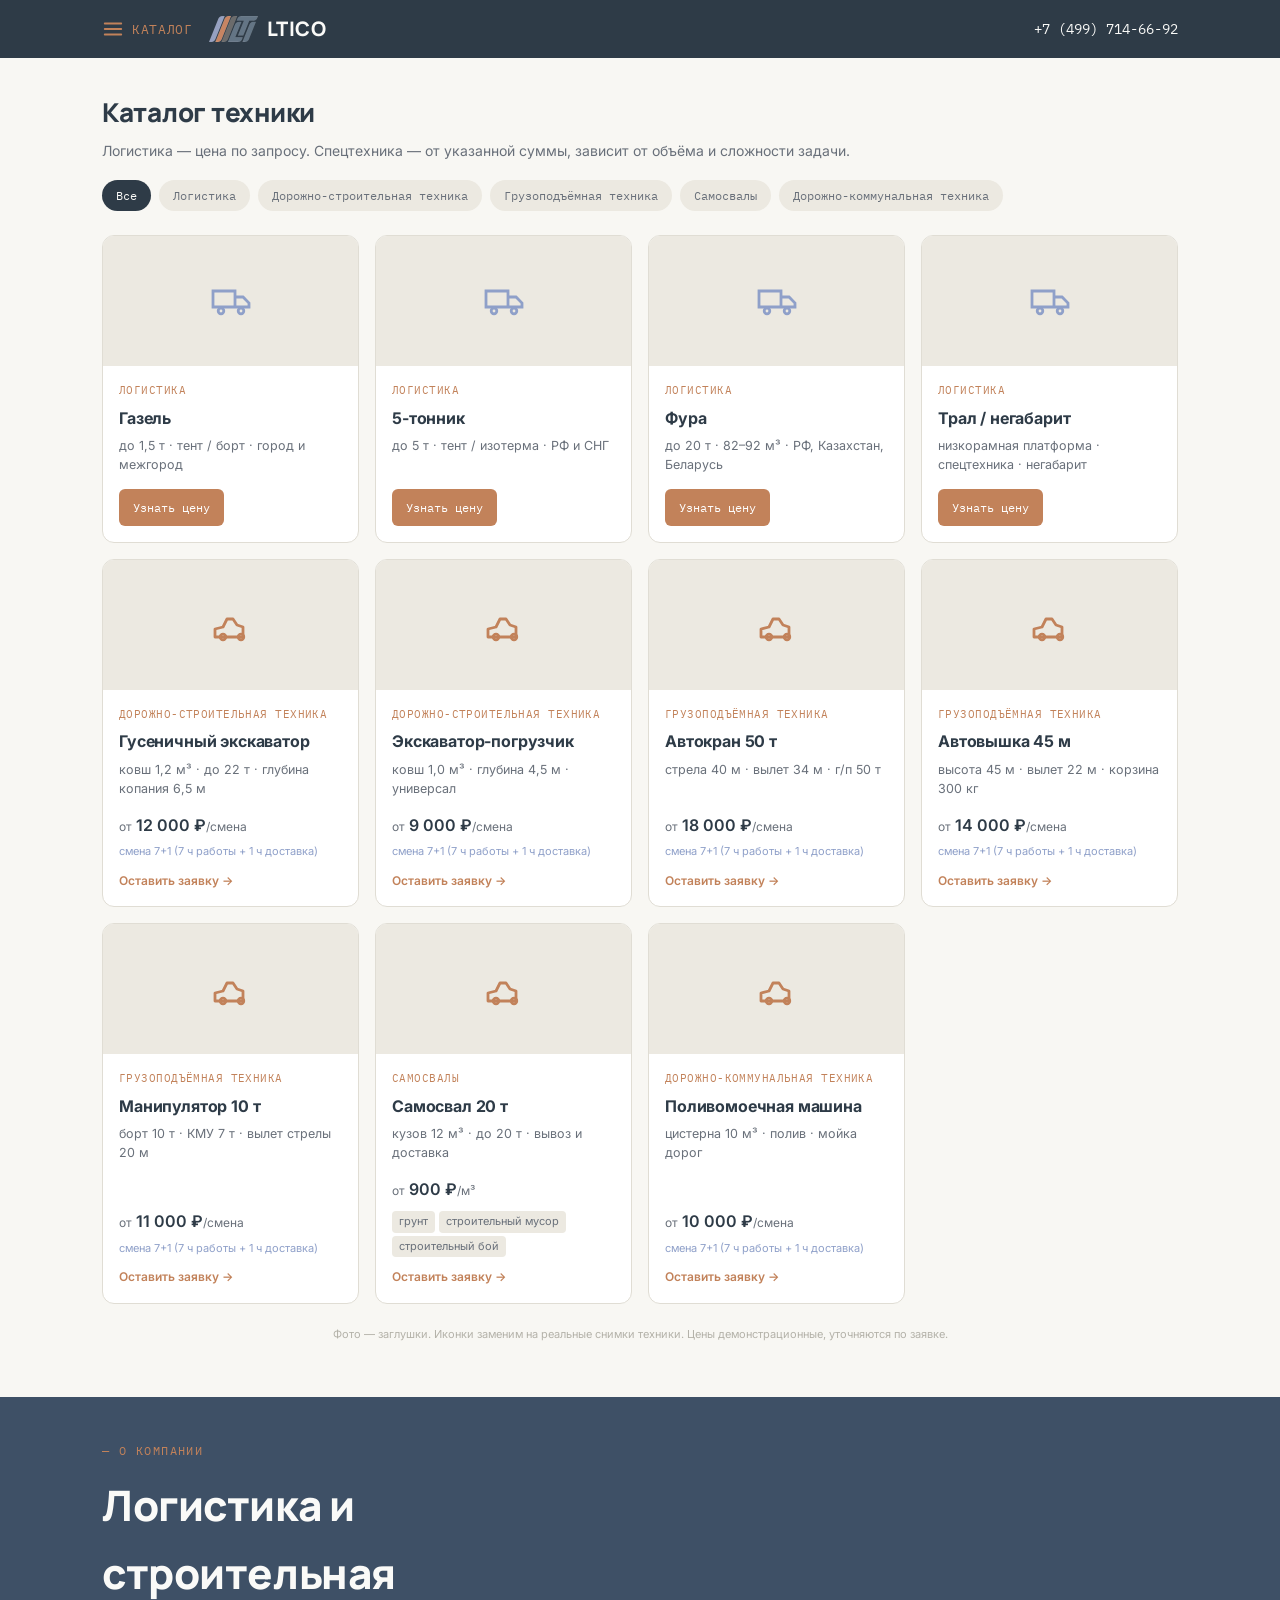
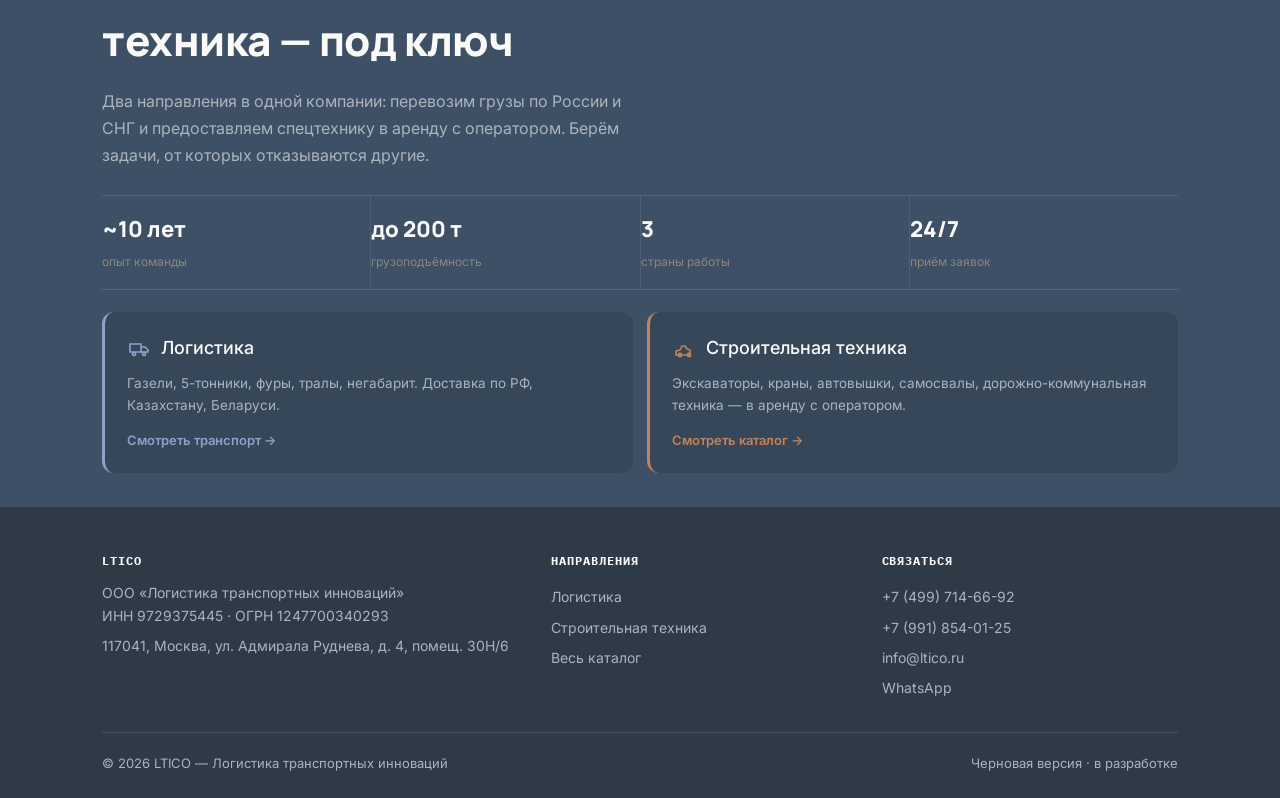
==== commit c3525f50: "Move "О компании" section to bottom of homepage Catalog now leads the page; the about-company intro " ====
--- a/index.html
+++ b/index.html
@@ -1,263 +1,122 @@
 <!doctype html>
 <html lang="ru">
 <head>
-<script>document.documentElement.classList.add('js');</script>
 <meta charset="UTF-8">
 <meta name="viewport" content="width=device-width, initial-scale=1">
-<title>LTICO — перевозка негабаритных, опасных грузов и спецтехники по РФ, Казахстану и Беларуси</title>
-<meta name="description" content="ООО «Логистика транспортных инноваций» (LTICO): перевозка габаритных и негабаритных грузов, спецтехники, опасных грузов ADR 1–9, доставка на месторождения. РФ, Казахстан, Беларусь.">
+<title>LTICO — логистика и аренда строительной техники по РФ, Казахстану и Беларуси</title>
+<meta name="description" content="ООО «Логистика транспортных инноваций» (LTICO): грузоперевозки (газели, фуры, тралы, негабарит) и аренда спецтехники с оператором — экскаваторы, краны, автовышки, самосвалы, дорожно-коммунальная техника.">
 <link rel="preconnect" href="https://fonts.googleapis.com">
 <link rel="preconnect" href="https://fonts.gstatic.com" crossorigin>
 <link href="https://fonts.googleapis.com/css2?family=Manrope:wght@500;700;800&family=Inter:wght@400;500;600&family=IBM+Plex+Mono:wght@400;500&display=swap" rel="stylesheet">
-<link rel="stylesheet" href="styles.css">
+<link rel="stylesheet" href="site.css">
 </head>
 <body>
 
-<header class="site-header">
-  <div class="container">
-    <a class="logo" href="index.html">
-      <img class="logo-mark" src="logo.png" alt="LTI" height="30" style="width:auto; display:block;">
-      <span>
+<header class="hdr">
+  <div class="hdr-in">
+    <div class="hdr-left">
+      <button class="burger" id="burger" aria-label="Открыть меню">
+        <svg width="22" height="22" viewBox="0 0 24 24" fill="none"><path d="M3 6h18M3 12h18M3 18h18" stroke="currentColor" stroke-width="2" stroke-linecap="round"/></svg>
+        Каталог
+      </button>
+      <a class="logo" href="index.html">
+        <img src="logo.png" alt="LTICO">
         <span class="logo-word">LTICO</span>
-        <span class="logo-sub">логистика транспортных инноваций</span>
-      </span>
-    </a>
-    <button class="nav-toggle" type="button" aria-expanded="false" aria-controls="main-nav" aria-label="Открыть меню">
-      <span class="nav-toggle-bar"></span>
-      <span class="nav-toggle-bar"></span>
-      <span class="nav-toggle-bar"></span>
-    </button>
-    <nav class="main-nav" id="main-nav" aria-label="Основная навигация">
-      <a href="#uslugi">Услуги</a>
-      <a href="gabaritnye-gruzy.html">Негабарит</a>
-      <a href="#o-kompanii">О компании</a>
-      <a href="kontakty.html">Контакты</a>
-    </nav>
-    <div class="header-contacts">
-      <a href="tel:+74997146692">+7 (499) 714-66-92</a>
-      <a href="https://wa.me/79918540125" target="_blank" rel="noopener" style="font-size:12px; color:var(--steel-light);">WhatsApp</a>
-      <span>ежедневно / круглосуточно</span>
+      </a>
     </div>
+    <a class="hdr-phone" href="tel:+74997146692">+7 (499) 714-66-92</a>
   </div>
+  <nav class="mega" id="mega" aria-label="Каталог">
+    <div class="mega-in">
+      <div class="mega-col">
+        <div class="cap" style="color:var(--peri)"><span>●</span> Логистика</div>
+        <div id="menu-logistics"></div>
+      </div>
+      <div class="mega-col">
+        <div class="cap" style="color:var(--signal)"><span>●</span> Спецтехника</div>
+        <div id="menu-special"></div>
+      </div>
+      <div class="mega-links">
+        <a href="index.html#o-kompanii">О компании</a>
+        <a href="catalog.html">Весь каталог</a>
+        <a href="kontakty.html">Контакты</a>
+      </div>
+    </div>
+  </nav>
 </header>
 
-<section class="hero">
-  <div class="container">
-    <div>
-      <p class="eyebrow">РФ · Казахстан · Беларусь</p>
-      <h1>Грузы, которые не вписываются в стандартные нормы — наша специализация</h1>
-      <p class="lead">Перевозим габаритные и негабаритные грузы, спецтехнику и опасные грузы классов ADR 1–9. Берём маршруты, от которых отказывается обычная логистика: месторождения, зимники, нестандартные допуски.</p>
-      <div class="hero-cta">
-        <a class="btn btn-solid" href="kontakty.html#form">Оставить заявку</a>
-        <a class="btn btn-ghost" href="tel:+74997146692">Позвонить сейчас</a>
-      </div>
-      <div class="hero-meta">
-        <div>Грузоподъёмность<strong>1,5–20 т</strong></div>
-        <div>Опасные грузы<strong>ADR, класс 1–9</strong></div>
-        <div>Направления<strong>РФ / KZ / BY</strong></div>
-        <div>Режим работы<strong>24/7, ежедневно</strong></div>
-      </div>
+<section class="cat">
+  <div class="wrap">
+    <h1>Каталог техники</h1>
+    <div class="sub">Логистика — цена по запросу. Спецтехника — от указанной суммы, зависит от объёма и сложности задачи.</div>
+    <div class="filters" id="filters"></div>
+    <div class="grid" id="grid"></div>
+    <div class="note">Фото — заглушки. Иконки заменим на реальные снимки техники. Цены демонстрационные, уточняются по заявке.</div>
+  </div>
+</section>
+
+<section class="intro" id="o-kompanii">
+  <div class="wrap">
+    <div class="eyebrow">— О компании</div>
+    <h2>Логистика и строительная техника — под ключ</h2>
+    <p class="lead">Два направления в одной компании: перевозим грузы по России и СНГ и предоставляем спецтехнику в аренду с оператором. Берём задачи, от которых отказываются другие.</p>
+    <div class="stats">
+      <div class="stat"><b>~10 лет</b><span>опыт команды</span></div>
+      <div class="stat"><b>до 200 т</b><span>грузоподъёмность</span></div>
+      <div class="stat"><b>3</b><span>страны работы</span></div>
+      <div class="stat"><b>24/7</b><span>приём заявок</span></div>
     </div>
-    <div class="route" aria-hidden="true">
-      <svg viewBox="0 0 360 380">
-        <path class="route-path" d="M60,40 L190,130 L120,230 L270,255 L110,340"/>
-        <path class="route-path-active" d="M60,40 L190,130 L120,230"/>
-        <g class="route-node is-active"><circle cx="60" cy="40" r="4.5"/><text x="72" y="44">МСК</text></g>
-        <g class="route-node is-active"><circle cx="190" cy="130" r="4.5"/><text x="202" y="134">ЕКБ</text></g>
-        <g class="route-node is-active"><circle cx="120" cy="230" r="4.5"/><text x="132" y="234">СУРГУТ</text></g>
-        <g class="route-node"><circle cx="270" cy="255" r="4"/><text x="282" y="259">НУР</text></g>
-        <g class="route-node"><circle cx="110" cy="340" r="4"/><text x="122" y="344">МНС</text></g>
-      </svg>
+    <div class="dirs">
+      <a class="dir" href="catalog.html?dir=logistics">
+        <div class="dh">
+          <svg width="24" height="24" viewBox="0 0 24 24" fill="none"><path d="M3 7h11v8H3zM14 10h4l3 3v2h-7z" stroke="#8FA0C9" stroke-width="1.6"/><circle cx="7" cy="17" r="1.6" stroke="#8FA0C9" stroke-width="1.6"/><circle cx="17" cy="17" r="1.6" stroke="#8FA0C9" stroke-width="1.6"/></svg>
+          <b>Логистика</b>
+        </div>
+        <p>Газели, 5-тонники, фуры, тралы, негабарит. Доставка по РФ, Казахстану, Беларуси.</p>
+        <div class="go">Смотреть транспорт →</div>
+      </a>
+      <a class="dir special" href="catalog.html?dir=special">
+        <div class="dh">
+          <svg width="24" height="24" viewBox="0 0 24 24" fill="none"><path d="M4 18v-4l4-1 2-4h3l2 3 3 1v5z" stroke="#C2825A" stroke-width="1.6" stroke-linejoin="round"/><circle cx="8" cy="18" r="1.6" stroke="#C2825A" stroke-width="1.6"/><circle cx="17" cy="18" r="1.6" stroke="#C2825A" stroke-width="1.6"/></svg>
+          <b>Строительная техника</b>
+        </div>
+        <p>Экскаваторы, краны, автовышки, самосвалы, дорожно-коммунальная техника — в аренду с оператором.</p>
+        <div class="go">Смотреть каталог →</div>
+      </a>
     </div>
   </div>
 </section>
 
-<div class="trust-strip">
-  <div class="container" style="display:contents">
-    <div class="trust-item reveal"><strong>~10 лет</strong><span>совокупный опыт команды в логистике</span></div>
-    <div class="trust-item reveal"><strong>1,5–20 т</strong><span>диапазон грузоподъёмности перевозок</span></div>
-    <div class="trust-item reveal"><strong>1–9</strong><span>классы опасных грузов ADR в работе</span></div>
-    <div class="trust-item reveal"><strong>3</strong><span>страны: Россия, Казахстан, Беларусь</span></div>
-  </div>
-</div>
-
-<section id="uslugi">
-  <div class="container">
-    <div class="section-head reveal">
-      <p class="eyebrow">Услуги</p>
-      <h2>Семь видов перевозок под одной заявкой</h2>
-      <p>От стандартной фуры до сопровождения негабарита с разработкой маршрута и допусков.</p>
-    </div>
-
-    <div class="services-grid">
-      <a class="service-card reveal" href="gabaritnye-gruzy.html">
-        <span class="spec">1,5–20 Т</span>
-        <h3>Габаритные и негабаритные грузы</h3>
-        <p>Перевозка крупногабаритной техники и оборудования с разработкой маршрута и оформлением допусков.</p>
-        <span class="go">Подробнее →</span>
-      </a>
-      <div class="service-card reveal">
-        <span class="spec">КЛАСС 1–9</span>
-        <h3>Опасные грузы ADR</h3>
-        <p>Перевозка опасных грузов по классификации ADR 1–9 по территории России.</p>
-      </div>
-      <div class="service-card reveal">
-        <span class="spec">ЛЮБОЙ ВЕС</span>
-        <h3>Перевозка спецтехники</h3>
-        <p>Экскаваторы, бульдозеры, краны и другая техника — на низкорамных платформах и трейлерах.</p>
-      </div>
-      <div class="service-card reveal">
-        <span class="spec">ЗИМНИКИ</span>
-        <h3>Доставка на месторождения</h3>
-        <p>Доставка грузов на месторождения, включая маршруты по зимникам.</p>
-      </div>
-      <div class="service-card reveal">
-        <span class="spec">ТЕНТ / БОРТ</span>
-        <h3>Грузоперевозки фурой 5–20 т</h3>
-        <p>Регулярные перевозки тентом или открытым бортом по всей России.</p>
-      </div>
-      <div class="service-card reveal">
-        <span class="spec">KZ / BY</span>
-        <h3>Международные перевозки</h3>
-        <p>Перевозка габаритных и негабаритных грузов в Казахстан и Беларусь.</p>
-      </div>
-    </div>
-    <p class="note" style="margin-top:1px;">Черновик: страницы остальных пяти услуг соберём по шаблону страницы «Габаритные и негабаритные грузы», как только согласуем направление дизайна.</p>
-  </div>
-</section>
-
-<div class="container">
-  <div class="dim-divider on-light"><span class="tick"></span><span class="line"></span><span class="label">Как мы работаем</span><span class="line"></span><span class="tick"></span></div>
-</div>
-
-<section style="padding-top:0;">
-  <div class="container">
-    <div class="steps">
-      <div class="step reveal">
-        <span class="num">01</span>
-        <h4 style="color:var(--ink-navy)">Заявка</h4>
-        <p style="color:var(--steel)">Получаем параметры груза: вес, габариты, маршрут, сроки.</p>
-      </div>
-      <div class="step reveal">
-        <span class="num">02</span>
-        <h4 style="color:var(--ink-navy)">Маршрут и допуски</h4>
-        <p style="color:var(--steel)">Рассчитываем маршрут, при необходимости оформляем разрешения и сопровождение.</p>
-      </div>
-      <div class="step reveal">
-        <span class="num">03</span>
-        <h4 style="color:var(--ink-navy)">Перевозка</h4>
-        <p style="color:var(--steel)">Везём груз, при необходимости — с сопровождением, контролируем статус в пути.</p>
-      </div>
-      <div class="step reveal">
-        <span class="num">04</span>
-        <h4 style="color:var(--ink-navy)">Документы</h4>
-        <p style="color:var(--steel)">Передаём закрывающие и сопроводительные документы по доставке.</p>
-      </div>
-    </div>
-  </div>
-</section>
-
-<section id="o-kompanii" class="bg-blueprint">
-  <div class="container">
-    <div class="section-head reveal">
-      <p class="eyebrow">О компании</p>
-      <h2>ООО «Логистика транспортных инноваций»</h2>
-      <p>Компания основана командой с совокупным опытом в логистике около 10 лет — специалисты ранее работали в разных компаниях отрасли. Базируемся в Москве, работаем по России, Казахстану и Беларуси.</p>
-    </div>
-    <div class="note reveal" style="color:var(--line-white); border-color: var(--rule-light); background: rgba(247,249,250,0.05);">
-      Место под кейсы и отзывы клиентов — добавим, когда пришлёте конкретные примеры перевозок.
-    </div>
-  </div>
-</section>
-
-<div class="cta-band reveal">
-  <div class="container">
-    <h2>Нестандартный груз? Обсудим маршрут.</h2>
-    <div class="hero-cta" style="margin-top:0;">
-      <a class="btn btn-solid" href="kontakty.html#form">Оставить заявку</a>
-      <a class="btn btn-ghost" href="tel:+74997146692">+7 (499) 714-66-92</a>
-    </div>
-  </div>
-</div>
-
-<footer class="site-footer">
-  <div class="container">
-    <div class="footer-grid">
+<footer class="ftr">
+  <div class="wrap">
+    <div class="ftr-grid">
       <div>
         <h5>LTICO</h5>
         <p>ООО «Логистика транспортных инноваций»<br>ИНН 9729375445 · ОГРН 1247700340293</p>
-        <p>117041, Москва, вн. тер. г. муниципальный округ Южное Бутово, ул. Адмирала Руднева, д. 4, помещ. 30Н/6</p>
+        <p>117041, Москва, ул. Адмирала Руднева, д. 4, помещ. 30Н/6</p>
       </div>
       <div>
-        <h5>Услуги</h5>
-        <ul>
-          <li><a href="gabaritnye-gruzy.html">Габарит и негабарит</a></li>
-          <li><a href="#uslugi">Опасные грузы ADR</a></li>
-          <li><a href="#uslugi">Спецтехника</a></li>
-          <li><a href="#uslugi">Месторождения</a></li>
-        </ul>
-      </div>
-      <div>
-        <h5>Компания</h5>
-        <ul>
-          <li><a href="#o-kompanii">О компании</a></li>
-          <li><a href="dokumenty-i-dopuski.html">Документы и допуски</a></li>
-          <li><a href="glossary.html">Глоссарий</a></li>
-          <li><a href="kontakty.html">Контакты</a></li>
-          <li><a href="privacy.html">Политика конфиденциальности</a></li>
-        </ul>
+        <h5>Направления</h5>
+        <a href="catalog.html?dir=logistics">Логистика</a>
+        <a href="catalog.html?dir=special">Строительная техника</a>
+        <a href="catalog.html">Весь каталог</a>
       </div>
       <div>
         <h5>Связаться</h5>
-        <ul>
-          <li><a href="tel:+74997146692">+7 (499) 714-66-92</a></li>
-          <li><a href="tel:+79918540125">+7 (991) 854-01-25</a></li>
-          <li><a href="mailto:info@ltico.ru">info@ltico.ru</a></li>
-        </ul>
+        <a href="tel:+74997146692">+7 (499) 714-66-92</a>
+        <a href="tel:+79918540125">+7 (991) 854-01-25</a>
+        <a href="mailto:info@ltico.ru">info@ltico.ru</a>
+        <a href="https://wa.me/79918540125" target="_blank" rel="noopener">WhatsApp</a>
       </div>
     </div>
-    <div class="footer-bottom">
+    <div class="ftr-bot">
       <span>© 2026 LTICO — Логистика транспортных инноваций</span>
-      <span>Черновая версия сайта · в разработке</span>
+      <span>Черновая версия · в разработке</span>
     </div>
   </div>
 </footer>
 
-
-<script>
-(function(){
-  if(!('IntersectionObserver' in window)){
-    document.querySelectorAll('.reveal').forEach(function(el){ el.classList.add('is-visible'); });
-    return;
-  }
-  var io = new IntersectionObserver(function(entries){
-    entries.forEach(function(entry){
-      if(entry.isIntersecting){
-        entry.target.classList.add('is-visible');
-        io.unobserve(entry.target);
-      }
-    });
-  }, {threshold:0.15, rootMargin:"0px 0px -60px 0px"});
-  document.querySelectorAll('.reveal').forEach(function(el){ io.observe(el); });
-})();
-
-(function(){
-  var toggle = document.querySelector('.nav-toggle');
-  var nav = document.getElementById('main-nav');
-  if(!toggle || !nav) return;
-  toggle.addEventListener('click', function(){
-    var isOpen = nav.classList.toggle('is-open');
-    toggle.setAttribute('aria-expanded', isOpen ? 'true' : 'false');
-    toggle.setAttribute('aria-label', isOpen ? 'Закрыть меню' : 'Открыть меню');
-  });
-  nav.querySelectorAll('a').forEach(function(link){
-    link.addEventListener('click', function(){
-      nav.classList.remove('is-open');
-      toggle.setAttribute('aria-expanded', 'false');
-      toggle.setAttribute('aria-label', 'Открыть меню');
-    });
-  });
-})();
-</script>
+<script src="catalog.js"></script>
+<script src="site.js"></script>
 </body>
 </html>
--- a/site.css
+++ b/site.css
@@ -0,0 +1,107 @@
+/* ==========================================================================
+   site.css — стили новой концепции LTICO (главная + каталог)
+   Палитра из логотипа LTI. Отдельный файл, чтобы не конфликтовать
+   с существующим styles.css старых страниц.
+   ========================================================================== */
+:root{
+  --ink:#2E3B47; --ink-2:#37475A; --blueprint:#3E5066;
+  --paper:#F8F7F3; --paper-2:#ECE9E1; --line:#FAFAF8;
+  --signal:#C2825A; --signal-d:#A3673F; --peri:#8FA0C9; --stone:#76746E;
+  --steel:#69707A; --steel-l:#ACB3BC; --rule:rgba(46,59,71,0.12);
+  --container:1120px;
+}
+*,*::before,*::after{box-sizing:border-box;}
+html{scroll-behavior:smooth;}
+@media (prefers-reduced-motion: reduce){ html{scroll-behavior:auto;} }
+body{margin:0;font-family:"Inter",sans-serif;color:var(--ink);background:var(--paper);font-size:16px;line-height:1.6;}
+h1,h2,h3{font-family:"Manrope",sans-serif;font-weight:800;margin:0;letter-spacing:-0.01em;}
+a{color:inherit;}
+img{max-width:100%;display:block;}
+.wrap{max-width:var(--container);margin:0 auto;padding:0 22px;}
+.eyebrow{font-family:"IBM Plex Mono",monospace;font-size:12px;letter-spacing:.12em;text-transform:uppercase;color:var(--signal);}
+a:focus-visible,button:focus-visible{outline:2px solid var(--signal);outline-offset:3px;}
+
+/* ---------- header + burger ---------- */
+.hdr{position:sticky;top:0;z-index:50;background:var(--ink);color:var(--line);}
+.hdr-in{max-width:var(--container);margin:0 auto;display:flex;align-items:center;justify-content:space-between;padding:13px 22px;}
+.hdr-left{display:flex;align-items:center;gap:16px;}
+.burger{background:none;border:none;color:var(--signal);cursor:pointer;display:flex;align-items:center;gap:8px;font-family:"IBM Plex Mono",monospace;font-size:13px;text-transform:uppercase;letter-spacing:.05em;padding:0;}
+.burger svg{display:block;}
+.logo{display:flex;align-items:center;gap:9px;text-decoration:none;color:var(--line);}
+.logo img{height:26px;width:auto;}
+.logo-word{font-family:"Manrope",sans-serif;font-size:20px;font-weight:800;letter-spacing:.02em;}
+.hdr-phone{font-family:"IBM Plex Mono",monospace;font-size:14px;color:var(--line);text-decoration:none;}
+.mega{display:none;background:var(--ink-2);border-top:1px solid rgba(250,250,248,0.12);}
+.mega.open{display:block;}
+.mega-in{max-width:var(--container);margin:0 auto;display:grid;grid-template-columns:1fr 1fr;gap:1px;background:rgba(250,250,248,0.1);}
+.mega-col{background:var(--ink-2);padding:22px 24px;}
+.mega-col .cap{display:flex;align-items:center;gap:8px;margin-bottom:12px;font-family:"IBM Plex Mono",monospace;font-size:12px;letter-spacing:.06em;text-transform:uppercase;}
+.mega-col a{display:block;color:#DDE1E8;text-decoration:none;font-size:14px;padding:8px 0;border-bottom:1px solid rgba(250,250,248,0.06);}
+.mega-col a:hover{color:var(--line);}
+.mega-links{grid-column:1/-1;background:var(--ink-2);display:flex;border-top:1px solid rgba(250,250,248,0.1);}
+.mega-links a{flex:1;text-align:center;color:var(--steel-l);text-decoration:none;font-size:13px;padding:13px;border-right:1px solid rgba(250,250,248,0.08);}
+.mega-links a:last-child{border-right:none;}
+.mega-links a:hover{color:var(--line);}
+
+/* ---------- intro ---------- */
+.intro{background:var(--blueprint);color:var(--line);padding:44px 0 34px;}
+.intro h2{font-size:clamp(26px,4vw,42px);margin-top:12px;max-width:16ch;}
+.intro .lead{color:var(--steel-l);font-size:16px;line-height:1.7;max-width:54ch;margin-top:14px;}
+.stats{display:flex;border-top:1px solid rgba(250,250,248,0.12);border-bottom:1px solid rgba(250,250,248,0.12);margin-top:26px;}
+.stat{flex:1;padding:16px 0;border-right:1px solid rgba(250,250,248,0.1);}
+.stat:last-child{border-right:none;}
+.stat b{display:block;font-family:"Manrope",sans-serif;font-size:22px;font-weight:800;}
+.stat span{font-size:12px;color:#888780;}
+.dirs{display:grid;grid-template-columns:1fr 1fr;gap:14px;margin-top:22px;}
+.dir{background:var(--ink-2);border-radius:12px;padding:22px;text-decoration:none;color:var(--line);border-left:3px solid var(--peri);}
+.dir.special{border-left-color:var(--signal);}
+.dir .dh{display:flex;align-items:center;gap:10px;margin-bottom:10px;}
+.dir .dh b{font-size:18px;font-weight:500;font-family:"Inter",sans-serif;}
+.dir p{color:var(--steel-l);font-size:13.5px;line-height:1.6;margin:0;}
+.dir .go{color:var(--peri);font-size:13px;margin-top:14px;font-weight:600;}
+.dir.special .go{color:var(--signal);}
+
+/* ---------- catalog ---------- */
+.cat{padding:34px 0 54px;}
+.cat h1{font-size:26px;}
+.cat .sub{color:var(--steel);font-size:14px;margin-top:6px;}
+.filters{display:flex;gap:8px;flex-wrap:wrap;margin:18px 0 24px;}
+.filters button{font-family:"IBM Plex Mono",monospace;font-size:12px;padding:8px 14px;border-radius:20px;border:none;cursor:pointer;background:var(--paper-2);color:var(--steel);transition:background .15s,color .15s;}
+.filters button.on{background:var(--ink);color:var(--line);}
+.grid{display:grid;grid-template-columns:repeat(auto-fill,minmax(240px,1fr));gap:16px;}
+.card{background:#fff;border:0.5px solid #E0DDD4;border-radius:12px;overflow:hidden;display:flex;flex-direction:column;}
+.card .ph{height:130px;background:var(--paper-2);display:flex;align-items:center;justify-content:center;overflow:hidden;}
+.card .ph img{width:100%;height:100%;object-fit:cover;}
+.card .bd{padding:16px;display:flex;flex-direction:column;flex-grow:1;}
+.card .tag{font-family:"IBM Plex Mono",monospace;font-size:11px;color:var(--signal);text-transform:uppercase;letter-spacing:.04em;}
+.card h3{font-size:16px;font-weight:700;font-family:"Inter",sans-serif;margin:6px 0;}
+.card .sp{font-size:12.5px;color:var(--steel);line-height:1.5;flex-grow:1;}
+.card .foot{display:flex;align-items:baseline;justify-content:space-between;margin-top:14px;}
+.card .foot.col{flex-direction:column;align-items:flex-start;gap:10px;}
+.price{font-size:16px;font-weight:600;color:var(--ink);}
+.price small{color:var(--steel);font-size:12px;font-weight:400;}
+.price .from{color:var(--steel);font-size:12px;font-weight:400;}
+.req-btn{font-family:"IBM Plex Mono",monospace;font-size:12px;background:var(--signal);color:#fff;border:none;padding:9px 14px;border-radius:6px;cursor:pointer;text-decoration:none;display:inline-block;}
+.req-btn:hover{background:var(--signal-d);}
+.more{color:var(--signal);font-size:12px;font-weight:600;cursor:pointer;text-decoration:none;}
+.shift-note{font-size:11px;color:var(--peri);margin-top:5px;}
+.mat{font-size:11px;color:var(--steel);margin-top:6px;}
+.mat span{background:var(--paper-2);padding:2px 7px;border-radius:4px;margin-right:4px;display:inline-block;margin-top:3px;}
+.note{font-size:11px;color:#B4B2A9;text-align:center;margin-top:22px;}
+
+/* ---------- footer ---------- */
+.ftr{background:var(--ink);color:var(--steel-l);padding:44px 0 24px;margin-top:0;}
+.ftr-grid{display:grid;grid-template-columns:1.4fr 1fr 1fr;gap:34px;padding-bottom:28px;border-bottom:1px solid rgba(250,250,248,0.12);}
+.ftr h5{font-family:"IBM Plex Mono",monospace;font-size:12px;letter-spacing:.08em;text-transform:uppercase;color:var(--line);margin:0 0 12px;}
+.ftr p{font-size:14px;line-height:1.6;margin:0 0 8px;}
+.ftr a{color:var(--steel-l);text-decoration:none;font-size:14px;display:block;padding:4px 0;}
+.ftr a:hover{color:var(--line);}
+.ftr-bot{padding-top:20px;font-size:13px;display:flex;justify-content:space-between;flex-wrap:wrap;gap:8px;}
+
+@media(max-width:640px){
+  .dirs{grid-template-columns:1fr;}
+  .mega-in{grid-template-columns:1fr;}
+  .stats{flex-wrap:wrap;}
+  .stat{flex:1 1 50%;border-bottom:1px solid rgba(250,250,248,0.1);}
+  .ftr-grid{grid-template-columns:1fr;gap:24px;}
+}
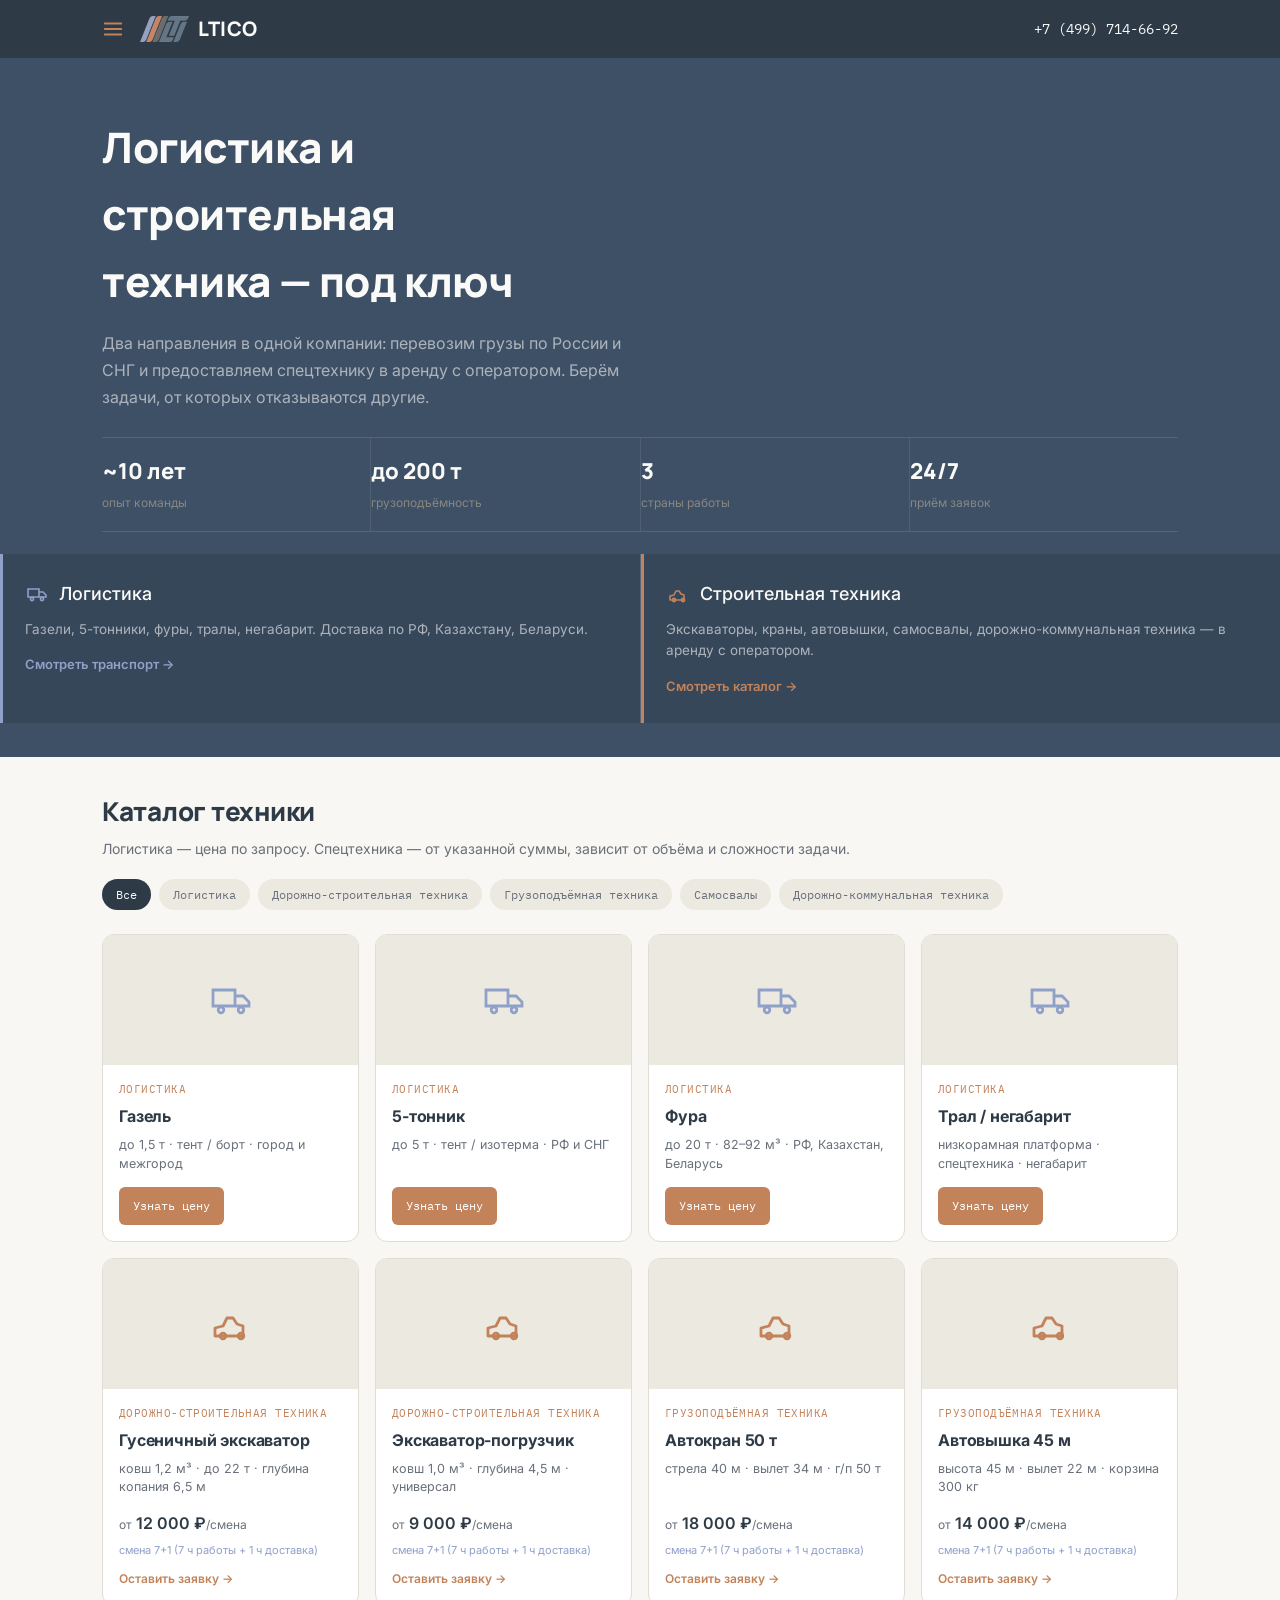
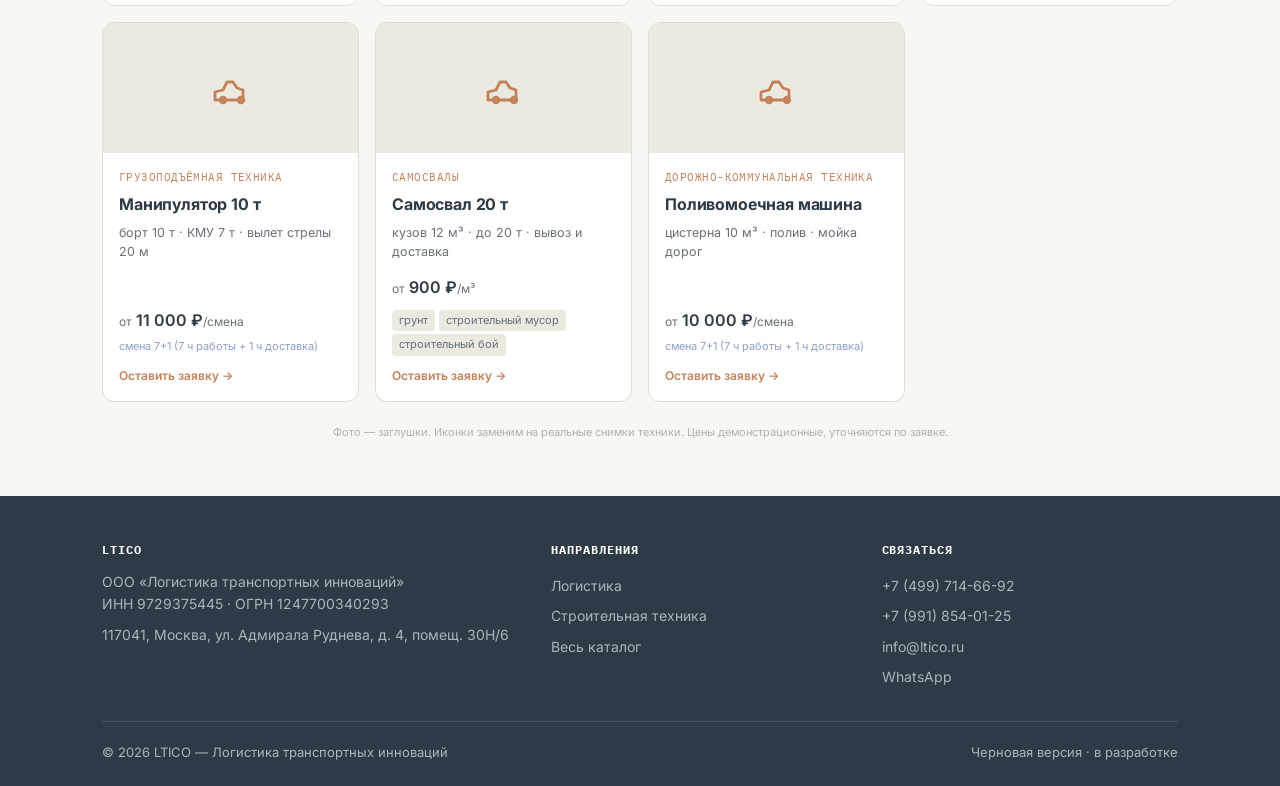
==== commit 220a4da4: "Restore hero section to top, full-width direction cards, trim nav - Move the title/hero block back a" ====
--- a/index.html
+++ b/index.html
@@ -17,7 +17,6 @@
     <div class="hdr-left">
       <button class="burger" id="burger" aria-label="Открыть меню">
         <svg width="22" height="22" viewBox="0 0 24 24" fill="none"><path d="M3 6h18M3 12h18M3 18h18" stroke="currentColor" stroke-width="2" stroke-linecap="round"/></svg>
-        Каталог
       </button>
       <a class="logo" href="index.html">
         <img src="logo.png" alt="LTICO">
@@ -37,7 +36,6 @@
         <div id="menu-special"></div>
       </div>
       <div class="mega-links">
-        <a href="index.html#o-kompanii">О компании</a>
         <a href="catalog.html">Весь каталог</a>
         <a href="kontakty.html">Контакты</a>
       </div>
@@ -45,20 +43,9 @@
   </nav>
 </header>
 
-<section class="cat">
-  <div class="wrap">
-    <h1>Каталог техники</h1>
-    <div class="sub">Логистика — цена по запросу. Спецтехника — от указанной суммы, зависит от объёма и сложности задачи.</div>
-    <div class="filters" id="filters"></div>
-    <div class="grid" id="grid"></div>
-    <div class="note">Фото — заглушки. Иконки заменим на реальные снимки техники. Цены демонстрационные, уточняются по заявке.</div>
-  </div>
-</section>
-
 <section class="intro" id="o-kompanii">
   <div class="wrap">
-    <div class="eyebrow">— О компании</div>
-    <h2>Логистика и строительная техника — под ключ</h2>
+    <h1>Логистика и строительная техника — под ключ</h1>
     <p class="lead">Два направления в одной компании: перевозим грузы по России и СНГ и предоставляем спецтехнику в аренду с оператором. Берём задачи, от которых отказываются другие.</p>
     <div class="stats">
       <div class="stat"><b>~10 лет</b><span>опыт команды</span></div>
@@ -66,24 +53,34 @@
       <div class="stat"><b>3</b><span>страны работы</span></div>
       <div class="stat"><b>24/7</b><span>приём заявок</span></div>
     </div>
-    <div class="dirs">
-      <a class="dir" href="catalog.html?dir=logistics">
-        <div class="dh">
-          <svg width="24" height="24" viewBox="0 0 24 24" fill="none"><path d="M3 7h11v8H3zM14 10h4l3 3v2h-7z" stroke="#8FA0C9" stroke-width="1.6"/><circle cx="7" cy="17" r="1.6" stroke="#8FA0C9" stroke-width="1.6"/><circle cx="17" cy="17" r="1.6" stroke="#8FA0C9" stroke-width="1.6"/></svg>
-          <b>Логистика</b>
-        </div>
-        <p>Газели, 5-тонники, фуры, тралы, негабарит. Доставка по РФ, Казахстану, Беларуси.</p>
-        <div class="go">Смотреть транспорт →</div>
-      </a>
-      <a class="dir special" href="catalog.html?dir=special">
-        <div class="dh">
-          <svg width="24" height="24" viewBox="0 0 24 24" fill="none"><path d="M4 18v-4l4-1 2-4h3l2 3 3 1v5z" stroke="#C2825A" stroke-width="1.6" stroke-linejoin="round"/><circle cx="8" cy="18" r="1.6" stroke="#C2825A" stroke-width="1.6"/><circle cx="17" cy="18" r="1.6" stroke="#C2825A" stroke-width="1.6"/></svg>
-          <b>Строительная техника</b>
-        </div>
-        <p>Экскаваторы, краны, автовышки, самосвалы, дорожно-коммунальная техника — в аренду с оператором.</p>
-        <div class="go">Смотреть каталог →</div>
-      </a>
-    </div>
+  </div>
+  <div class="dirs">
+    <a class="dir" href="catalog.html?dir=logistics">
+      <div class="dh">
+        <svg width="24" height="24" viewBox="0 0 24 24" fill="none"><path d="M3 7h11v8H3zM14 10h4l3 3v2h-7z" stroke="#8FA0C9" stroke-width="1.6"/><circle cx="7" cy="17" r="1.6" stroke="#8FA0C9" stroke-width="1.6"/><circle cx="17" cy="17" r="1.6" stroke="#8FA0C9" stroke-width="1.6"/></svg>
+        <b>Логистика</b>
+      </div>
+      <p>Газели, 5-тонники, фуры, тралы, негабарит. Доставка по РФ, Казахстану, Беларуси.</p>
+      <div class="go">Смотреть транспорт →</div>
+    </a>
+    <a class="dir special" href="catalog.html?dir=special">
+      <div class="dh">
+        <svg width="24" height="24" viewBox="0 0 24 24" fill="none"><path d="M4 18v-4l4-1 2-4h3l2 3 3 1v5z" stroke="#C2825A" stroke-width="1.6" stroke-linejoin="round"/><circle cx="8" cy="18" r="1.6" stroke="#C2825A" stroke-width="1.6"/><circle cx="17" cy="18" r="1.6" stroke="#C2825A" stroke-width="1.6"/></svg>
+        <b>Строительная техника</b>
+      </div>
+      <p>Экскаваторы, краны, автовышки, самосвалы, дорожно-коммунальная техника — в аренду с оператором.</p>
+      <div class="go">Смотреть каталог →</div>
+    </a>
+  </div>
+</section>
+
+<section class="cat">
+  <div class="wrap">
+    <h2>Каталог техники</h2>
+    <div class="sub">Логистика — цена по запросу. Спецтехника — от указанной суммы, зависит от объёма и сложности задачи.</div>
+    <div class="filters" id="filters"></div>
+    <div class="grid" id="grid"></div>
+    <div class="note">Фото — заглушки. Иконки заменим на реальные снимки техники. Цены демонстрационные, уточняются по заявке.</div>
   </div>
 </section>
 
--- a/site.css
+++ b/site.css
@@ -45,15 +45,15 @@
 
 /* ---------- intro ---------- */
 .intro{background:var(--blueprint);color:var(--line);padding:44px 0 34px;}
-.intro h2{font-size:clamp(26px,4vw,42px);margin-top:12px;max-width:16ch;}
+.intro h1{font-size:clamp(26px,4vw,42px);margin-top:12px;max-width:16ch;}
 .intro .lead{color:var(--steel-l);font-size:16px;line-height:1.7;max-width:54ch;margin-top:14px;}
 .stats{display:flex;border-top:1px solid rgba(250,250,248,0.12);border-bottom:1px solid rgba(250,250,248,0.12);margin-top:26px;}
 .stat{flex:1;padding:16px 0;border-right:1px solid rgba(250,250,248,0.1);}
 .stat:last-child{border-right:none;}
 .stat b{display:block;font-family:"Manrope",sans-serif;font-size:22px;font-weight:800;}
 .stat span{font-size:12px;color:#888780;}
-.dirs{display:grid;grid-template-columns:1fr 1fr;gap:14px;margin-top:22px;}
-.dir{background:var(--ink-2);border-radius:12px;padding:22px;text-decoration:none;color:var(--line);border-left:3px solid var(--peri);}
+.dirs{display:grid;grid-template-columns:1fr 1fr;gap:1px;width:100%;margin-top:22px;background:rgba(250,250,248,0.12);}
+.dir{background:var(--ink-2);padding:26px 22px;text-decoration:none;color:var(--line);border-left:3px solid var(--peri);}
 .dir.special{border-left-color:var(--signal);}
 .dir .dh{display:flex;align-items:center;gap:10px;margin-bottom:10px;}
 .dir .dh b{font-size:18px;font-weight:500;font-family:"Inter",sans-serif;}
@@ -63,7 +63,7 @@
 
 /* ---------- catalog ---------- */
 .cat{padding:34px 0 54px;}
-.cat h1{font-size:26px;}
+.cat h2{font-size:26px;}
 .cat .sub{color:var(--steel);font-size:14px;margin-top:6px;}
 .filters{display:flex;gap:8px;flex-wrap:wrap;margin:18px 0 24px;}
 .filters button{font-family:"IBM Plex Mono",monospace;font-size:12px;padding:8px 14px;border-radius:20px;border:none;cursor:pointer;background:var(--paper-2);color:var(--steel);transition:background .15s,color .15s;}
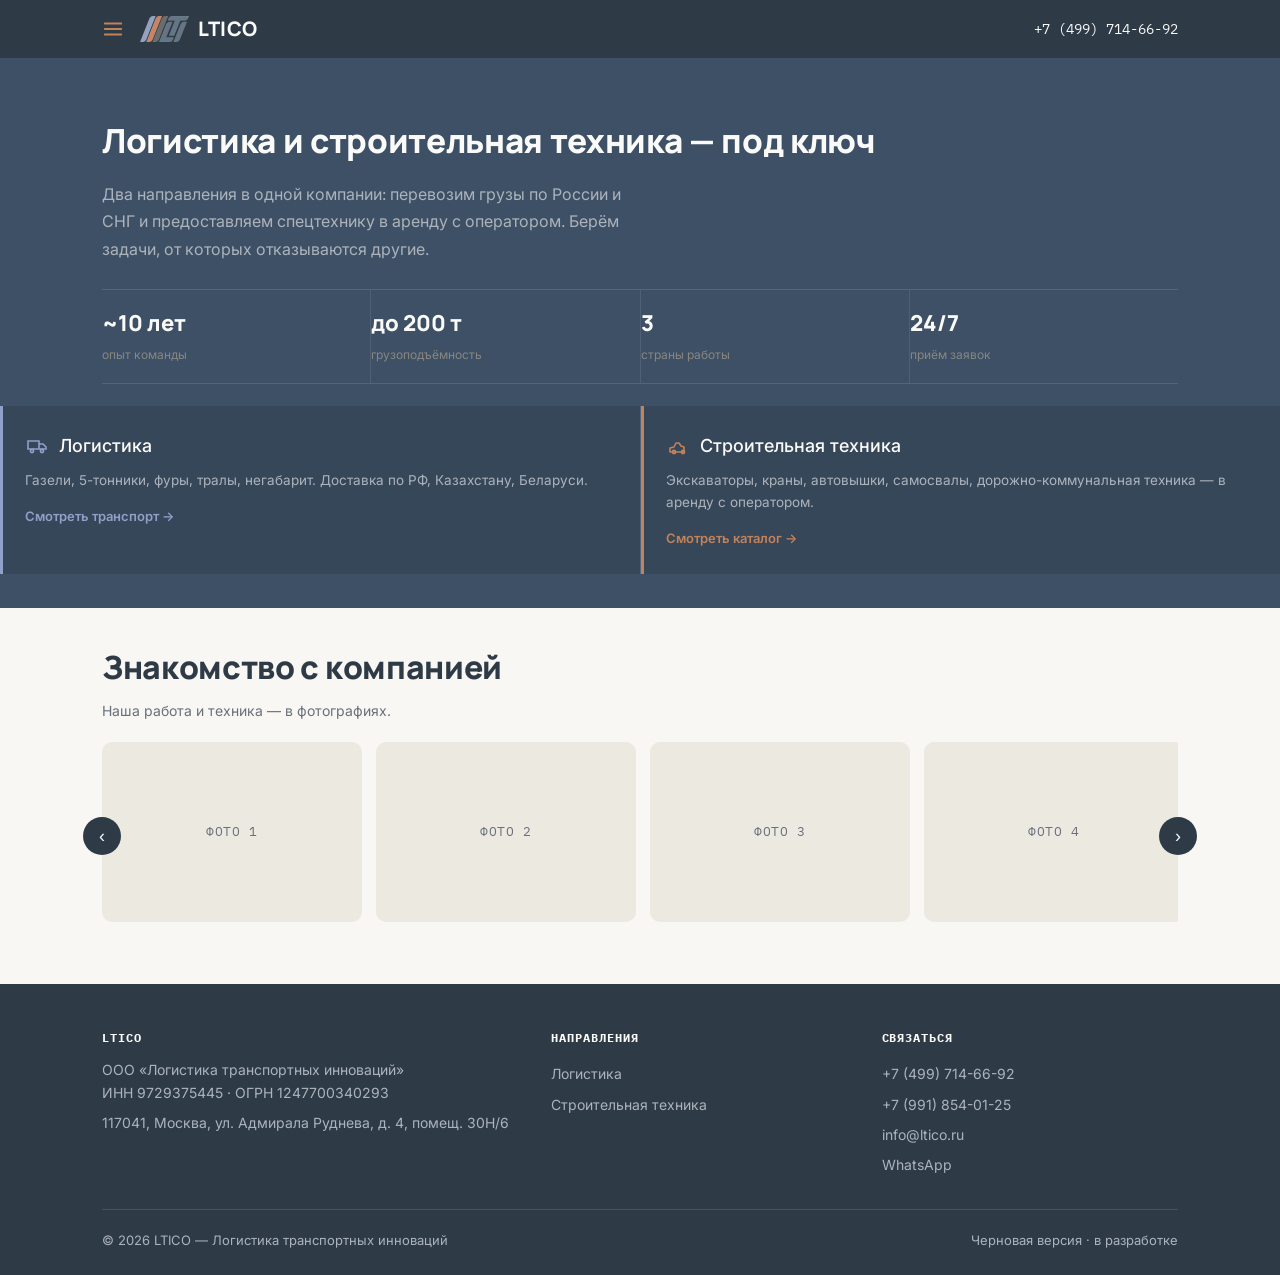
==== commit 3031f6b4: "Split catalog into logistika.html/stroytehnika.html, add homepage gallery - Homepage no longer has a" ====
--- a/index.html
+++ b/index.html
@@ -36,7 +36,8 @@
         <div id="menu-special"></div>
       </div>
       <div class="mega-links">
-        <a href="catalog.html">Весь каталог</a>
+        <a href="logistika.html">Логистика</a>
+        <a href="stroytehnika.html">Строительная техника</a>
         <a href="kontakty.html">Контакты</a>
       </div>
     </div>
@@ -55,7 +56,7 @@
     </div>
   </div>
   <div class="dirs">
-    <a class="dir" href="catalog.html?dir=logistics">
+    <a class="dir" href="logistika.html">
       <div class="dh">
         <svg width="24" height="24" viewBox="0 0 24 24" fill="none"><path d="M3 7h11v8H3zM14 10h4l3 3v2h-7z" stroke="#8FA0C9" stroke-width="1.6"/><circle cx="7" cy="17" r="1.6" stroke="#8FA0C9" stroke-width="1.6"/><circle cx="17" cy="17" r="1.6" stroke="#8FA0C9" stroke-width="1.6"/></svg>
         <b>Логистика</b>
@@ -63,7 +64,7 @@
       <p>Газели, 5-тонники, фуры, тралы, негабарит. Доставка по РФ, Казахстану, Беларуси.</p>
       <div class="go">Смотреть транспорт →</div>
     </a>
-    <a class="dir special" href="catalog.html?dir=special">
+    <a class="dir special" href="stroytehnika.html">
       <div class="dh">
         <svg width="24" height="24" viewBox="0 0 24 24" fill="none"><path d="M4 18v-4l4-1 2-4h3l2 3 3 1v5z" stroke="#C2825A" stroke-width="1.6" stroke-linejoin="round"/><circle cx="8" cy="18" r="1.6" stroke="#C2825A" stroke-width="1.6"/><circle cx="17" cy="18" r="1.6" stroke="#C2825A" stroke-width="1.6"/></svg>
         <b>Строительная техника</b>
@@ -74,13 +75,15 @@
   </div>
 </section>
 
-<section class="cat">
+<section class="gallery">
   <div class="wrap">
-    <h2>Каталог техники</h2>
-    <div class="sub">Логистика — цена по запросу. Спецтехника — от указанной суммы, зависит от объёма и сложности задачи.</div>
-    <div class="filters" id="filters"></div>
-    <div class="grid" id="grid"></div>
-    <div class="note">Фото — заглушки. Иконки заменим на реальные снимки техники. Цены демонстрационные, уточняются по заявке.</div>
+    <h2>Знакомство с компанией</h2>
+    <div class="sub">Наша работа и техника — в фотографиях.</div>
+    <div class="gs-wrap">
+      <button class="gs-nav prev" id="gallery-prev" aria-label="Предыдущее фото">‹</button>
+      <div class="gs-track" id="gallery-track"></div>
+      <button class="gs-nav next" id="gallery-next" aria-label="Следующее фото">›</button>
+    </div>
   </div>
 </section>
 
@@ -94,9 +97,8 @@
       </div>
       <div>
         <h5>Направления</h5>
-        <a href="catalog.html?dir=logistics">Логистика</a>
-        <a href="catalog.html?dir=special">Строительная техника</a>
-        <a href="catalog.html">Весь каталог</a>
+        <a href="logistika.html">Логистика</a>
+        <a href="stroytehnika.html">Строительная техника</a>
       </div>
       <div>
         <h5>Связаться</h5>
@@ -114,6 +116,7 @@
 </footer>
 
 <script src="catalog.js"></script>
+<script src="gallery.js"></script>
 <script src="site.js"></script>
 </body>
 </html>
--- a/site.css
+++ b/site.css
@@ -45,7 +45,7 @@
 
 /* ---------- intro ---------- */
 .intro{background:var(--blueprint);color:var(--line);padding:44px 0 34px;}
-.intro h1{font-size:clamp(26px,4vw,42px);margin-top:12px;max-width:16ch;}
+.intro h1{font-size:clamp(20px,2.6vw,34px);margin-top:12px;}
 .intro .lead{color:var(--steel-l);font-size:16px;line-height:1.7;max-width:54ch;margin-top:14px;}
 .stats{display:flex;border-top:1px solid rgba(250,250,248,0.12);border-bottom:1px solid rgba(250,250,248,0.12);margin-top:26px;}
 .stat{flex:1;padding:16px 0;border-right:1px solid rgba(250,250,248,0.1);}
@@ -63,7 +63,7 @@
 
 /* ---------- catalog ---------- */
 .cat{padding:34px 0 54px;}
-.cat h2{font-size:26px;}
+.cat h1{font-size:clamp(24px,3.4vw,32px);}
 .cat .sub{color:var(--steel);font-size:14px;margin-top:6px;}
 .filters{display:flex;gap:8px;flex-wrap:wrap;margin:18px 0 24px;}
 .filters button{font-family:"IBM Plex Mono",monospace;font-size:12px;padding:8px 14px;border-radius:20px;border:none;cursor:pointer;background:var(--paper-2);color:var(--steel);transition:background .15s,color .15s;}
@@ -89,6 +89,22 @@
 .mat span{background:var(--paper-2);padding:2px 7px;border-radius:4px;margin-right:4px;display:inline-block;margin-top:3px;}
 .note{font-size:11px;color:#B4B2A9;text-align:center;margin-top:22px;}
 
+/* ---------- фото-галерея "знакомство с компанией" ---------- */
+.gallery{padding:34px 0 54px;}
+.gallery h2{font-size:clamp(24px,3.4vw,32px);}
+.gallery .sub{color:var(--steel);font-size:14px;margin-top:6px;}
+.gs-wrap{position:relative;margin-top:20px;}
+.gs-track{display:flex;gap:14px;overflow-x:auto;scroll-snap-type:x mandatory;-webkit-overflow-scrolling:touch;padding-bottom:8px;scrollbar-width:thin;}
+.gs-track::-webkit-scrollbar{height:6px;}
+.gs-track::-webkit-scrollbar-thumb{background:var(--rule);border-radius:3px;}
+.gs-item{flex:0 0 260px;scroll-snap-align:start;}
+.gs-item img{width:260px;height:180px;object-fit:cover;border-radius:10px;}
+.gs-ph{width:260px;height:180px;border-radius:10px;background:var(--paper-2);display:flex;align-items:center;justify-content:center;color:var(--steel);font-family:"IBM Plex Mono",monospace;font-size:13px;letter-spacing:.04em;text-transform:uppercase;}
+.gs-nav{position:absolute;top:50%;transform:translateY(-50%);width:38px;height:38px;border-radius:50%;border:none;background:var(--ink);color:var(--line);font-size:18px;line-height:1;cursor:pointer;display:flex;align-items:center;justify-content:center;}
+.gs-nav.prev{left:-19px;}
+.gs-nav.next{right:-19px;}
+.gs-nav:hover{background:var(--signal);}
+
 /* ---------- footer ---------- */
 .ftr{background:var(--ink);color:var(--steel-l);padding:44px 0 24px;margin-top:0;}
 .ftr-grid{display:grid;grid-template-columns:1.4fr 1fr 1fr;gap:34px;padding-bottom:28px;border-bottom:1px solid rgba(250,250,248,0.12);}
@@ -98,10 +114,14 @@
 .ftr a:hover{color:var(--line);}
 .ftr-bot{padding-top:20px;font-size:13px;display:flex;justify-content:space-between;flex-wrap:wrap;gap:8px;}
 
+@media(min-width:641px){
+  .intro h1{white-space:nowrap;}
+}
 @media(max-width:640px){
   .dirs{grid-template-columns:1fr;}
   .mega-in{grid-template-columns:1fr;}
   .stats{flex-wrap:wrap;}
   .stat{flex:1 1 50%;border-bottom:1px solid rgba(250,250,248,0.1);}
   .ftr-grid{grid-template-columns:1fr;gap:24px;}
+  .gs-nav{display:none;}
 }
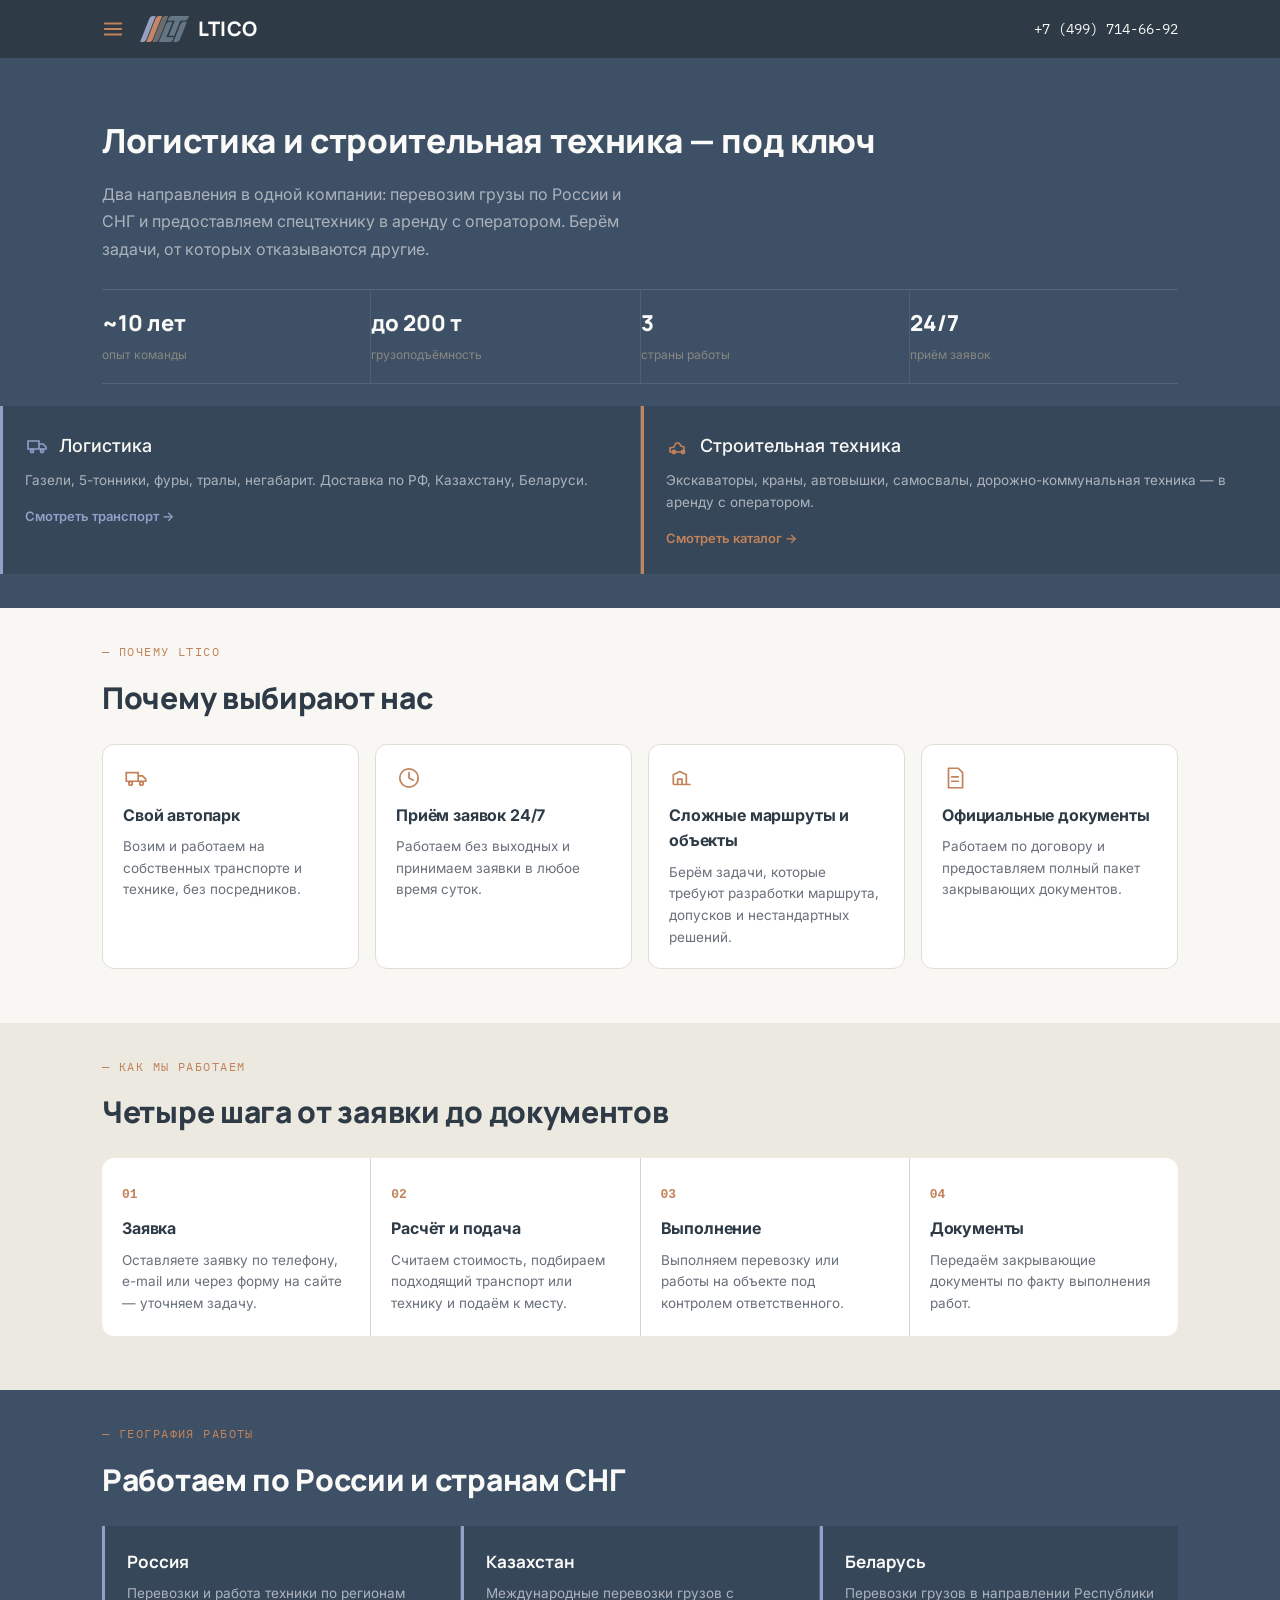
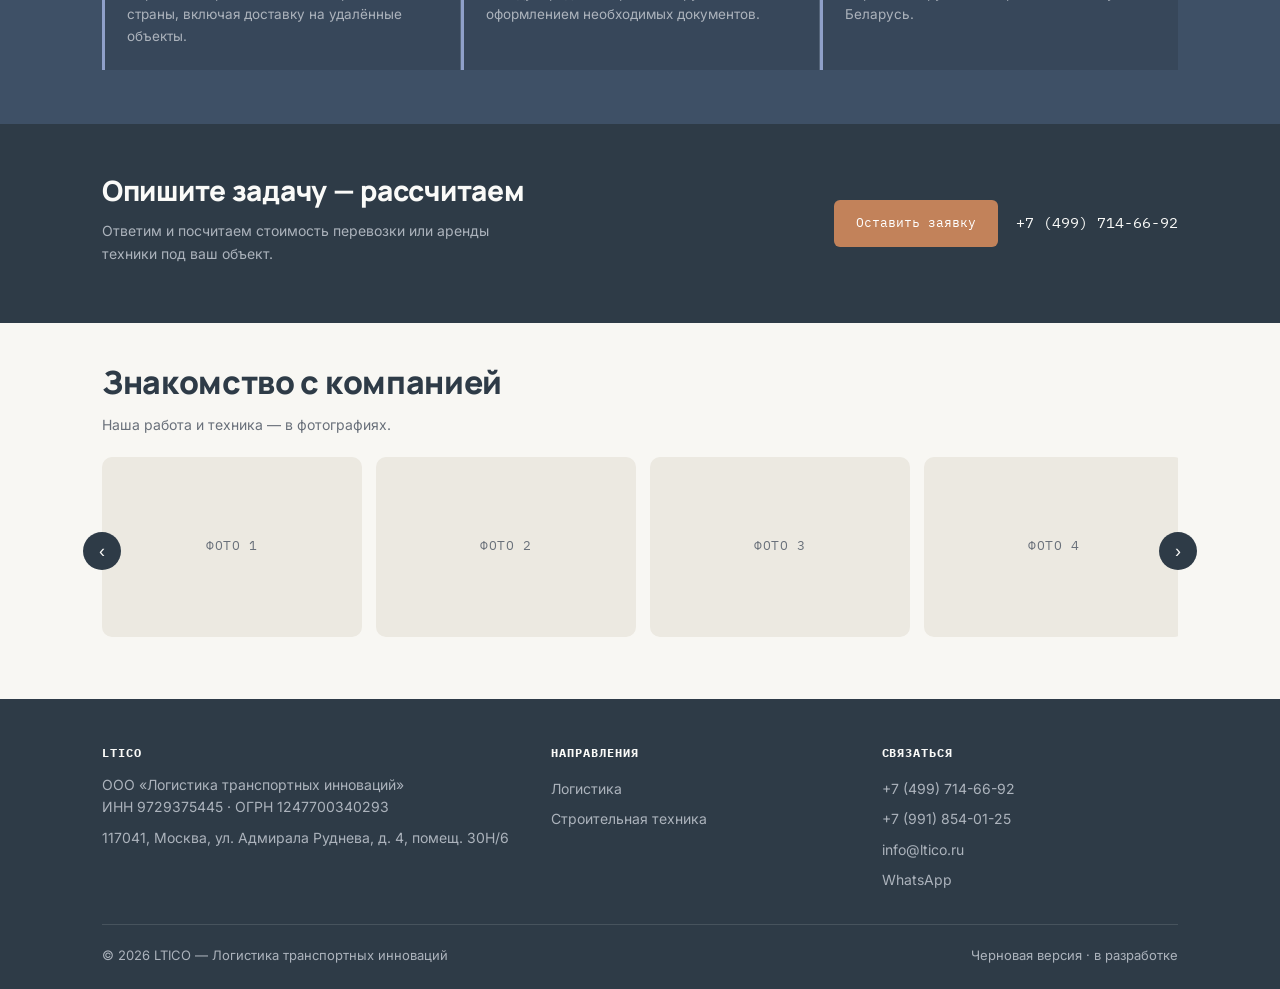
==== commit 22287ab1: "Split logistics into 5 subcategories, add homepage value/process/geo/CTA sections Logistics catalog " ====
--- a/index.html
+++ b/index.html
@@ -75,6 +75,98 @@
   </div>
 </section>
 
+<section class="why">
+  <div class="wrap">
+    <div class="eyebrow">— Почему LTICO</div>
+    <h2 style="margin-top:12px;">Почему выбирают нас</h2>
+    <div class="why-grid">
+      <div class="why-card">
+        <svg class="why-ic" width="26" height="26" viewBox="0 0 24 24" fill="none"><path d="M3 7h11v8H3zM14 10h4l3 3v2h-7z" stroke="#C2825A" stroke-width="1.6"/><circle cx="7" cy="17" r="1.6" stroke="#C2825A" stroke-width="1.6"/><circle cx="17" cy="17" r="1.6" stroke="#C2825A" stroke-width="1.6"/></svg>
+        <h3>Свой автопарк</h3>
+        <p>Возим и работаем на собственных транспорте и технике, без посредников.</p>
+      </div>
+      <div class="why-card">
+        <svg class="why-ic" width="26" height="26" viewBox="0 0 24 24" fill="none"><circle cx="12" cy="12" r="8.5" stroke="#C2825A" stroke-width="1.6"/><path d="M12 7v5l4 2" stroke="#C2825A" stroke-width="1.6" stroke-linecap="round"/></svg>
+        <h3>Приём заявок 24/7</h3>
+        <p>Работаем без выходных и принимаем заявки в любое время суток.</p>
+      </div>
+      <div class="why-card">
+        <svg class="why-ic" width="26" height="26" viewBox="0 0 24 24" fill="none"><path d="M4 18V9l6-3 6 3v9M4 18h16M8 18v-5h4v5" stroke="#C2825A" stroke-width="1.6" stroke-linejoin="round"/></svg>
+        <h3>Сложные маршруты и объекты</h3>
+        <p>Берём задачи, которые требуют разработки маршрута, допусков и нестандартных решений.</p>
+      </div>
+      <div class="why-card">
+        <svg class="why-ic" width="26" height="26" viewBox="0 0 24 24" fill="none"><path d="M6 3h9l4 4v14H6z" stroke="#C2825A" stroke-width="1.6" stroke-linejoin="round"/><path d="M9 11h6M9 15h6" stroke="#C2825A" stroke-width="1.6" stroke-linecap="round"/></svg>
+        <h3>Официальные документы</h3>
+        <p>Работаем по договору и предоставляем полный пакет закрывающих документов.</p>
+      </div>
+    </div>
+  </div>
+</section>
+
+<section class="steps">
+  <div class="wrap">
+    <div class="eyebrow">— Как мы работаем</div>
+    <h2 style="margin-top:12px;">Четыре шага от заявки до документов</h2>
+    <div class="steps-grid">
+      <div class="step">
+        <span class="step-n">01</span>
+        <h3>Заявка</h3>
+        <p>Оставляете заявку по телефону, e-mail или через форму на сайте — уточняем задачу.</p>
+      </div>
+      <div class="step">
+        <span class="step-n">02</span>
+        <h3>Расчёт и подача</h3>
+        <p>Считаем стоимость, подбираем подходящий транспорт или технику и подаём к месту.</p>
+      </div>
+      <div class="step">
+        <span class="step-n">03</span>
+        <h3>Выполнение</h3>
+        <p>Выполняем перевозку или работы на объекте под контролем ответственного.</p>
+      </div>
+      <div class="step">
+        <span class="step-n">04</span>
+        <h3>Документы</h3>
+        <p>Передаём закрывающие документы по факту выполнения работ.</p>
+      </div>
+    </div>
+  </div>
+</section>
+
+<section class="geo">
+  <div class="wrap">
+    <div class="eyebrow">— География работы</div>
+    <h2 style="margin-top:12px;">Работаем по России и странам СНГ</h2>
+    <div class="geo-grid">
+      <div class="geo-card">
+        <b>Россия</b>
+        <p>Перевозки и работа техники по регионам страны, включая доставку на удалённые объекты.</p>
+      </div>
+      <div class="geo-card">
+        <b>Казахстан</b>
+        <p>Международные перевозки грузов с оформлением необходимых документов.</p>
+      </div>
+      <div class="geo-card">
+        <b>Беларусь</b>
+        <p>Перевозки грузов в направлении Республики Беларусь.</p>
+      </div>
+    </div>
+  </div>
+</section>
+
+<section class="cta-final">
+  <div class="wrap cta-final-in">
+    <div>
+      <h2>Опишите задачу — рассчитаем</h2>
+      <p>Ответим и посчитаем стоимость перевозки или аренды техники под ваш объект.</p>
+    </div>
+    <div class="cta-final-actions">
+      <a class="cta-btn" href="kontakty.html#form">Оставить заявку</a>
+      <a class="cta-phone" href="tel:+74997146692">+7 (499) 714-66-92</a>
+    </div>
+  </div>
+</section>
+
 <section class="gallery">
   <div class="wrap">
     <h2>Знакомство с компанией</h2>
--- a/site.css
+++ b/site.css
@@ -89,6 +89,42 @@
 .mat span{background:var(--paper-2);padding:2px 7px;border-radius:4px;margin-right:4px;display:inline-block;margin-top:3px;}
 .note{font-size:11px;color:#B4B2A9;text-align:center;margin-top:22px;}
 
+/* ---------- почему LTICO ---------- */
+.why{padding:34px 0 54px;}
+.why h2{font-size:clamp(22px,3vw,30px);}
+.why-grid{display:grid;grid-template-columns:repeat(auto-fit,minmax(220px,1fr));gap:16px;margin-top:22px;}
+.why-card{background:#fff;border:0.5px solid #E0DDD4;border-radius:12px;padding:20px;}
+.why-card .why-ic{margin-bottom:12px;display:block;}
+.why-card h3{font-size:16px;font-weight:700;font-family:"Inter",sans-serif;margin:0 0 8px;}
+.why-card p{font-size:13.5px;color:var(--steel);line-height:1.6;margin:0;}
+
+/* ---------- как мы работаем ---------- */
+.steps{padding:34px 0 54px;background:var(--paper-2);}
+.steps h2{font-size:clamp(22px,3vw,30px);}
+.steps-grid{display:grid;grid-template-columns:repeat(auto-fit,minmax(200px,1fr));gap:1px;margin-top:22px;background:var(--rule);border-radius:12px;overflow:hidden;}
+.step{background:#fff;padding:22px 20px;}
+.step-n{font-family:"IBM Plex Mono",monospace;font-size:13px;color:var(--signal);font-weight:600;}
+.step h3{font-size:16px;font-weight:700;font-family:"Inter",sans-serif;margin:10px 0 8px;}
+.step p{font-size:13.5px;color:var(--steel);line-height:1.6;margin:0;}
+
+/* ---------- география работы ---------- */
+.geo{padding:34px 0 54px;background:var(--blueprint);color:var(--line);}
+.geo h2{font-size:clamp(22px,3vw,30px);color:var(--line);}
+.geo-grid{display:grid;grid-template-columns:repeat(auto-fit,minmax(200px,1fr));gap:1px;margin-top:22px;background:rgba(250,250,248,0.12);}
+.geo-card{background:var(--ink-2);padding:22px;border-left:3px solid var(--peri);}
+.geo-card b{display:block;font-family:"Manrope",sans-serif;font-size:17px;font-weight:700;margin-bottom:8px;}
+.geo-card p{font-size:13.5px;color:var(--steel-l);line-height:1.6;margin:0;}
+
+/* ---------- финальный CTA ---------- */
+.cta-final{padding:44px 0;background:var(--ink);}
+.cta-final-in{display:flex;align-items:center;justify-content:space-between;gap:24px;flex-wrap:wrap;}
+.cta-final h2{color:var(--line);font-size:clamp(20px,2.6vw,28px);}
+.cta-final p{color:var(--steel-l);font-size:14px;margin-top:8px;max-width:44ch;}
+.cta-final-actions{display:flex;align-items:center;gap:18px;flex-wrap:wrap;}
+.cta-btn{font-family:"IBM Plex Mono",monospace;font-size:13px;background:var(--signal);color:#fff;border:none;padding:13px 22px;border-radius:6px;text-decoration:none;white-space:nowrap;}
+.cta-btn:hover{background:var(--signal-d);}
+.cta-phone{color:var(--line);font-family:"IBM Plex Mono",monospace;font-size:15px;text-decoration:none;}
+
 /* ---------- фото-галерея "знакомство с компанией" ---------- */
 .gallery{padding:34px 0 54px;}
 .gallery h2{font-size:clamp(24px,3.4vw,32px);}
@@ -124,4 +160,5 @@
   .stat{flex:1 1 50%;border-bottom:1px solid rgba(250,250,248,0.1);}
   .ftr-grid{grid-template-columns:1fr;gap:24px;}
   .gs-nav{display:none;}
+  .cta-final-in{flex-direction:column;align-items:flex-start;}
 }
